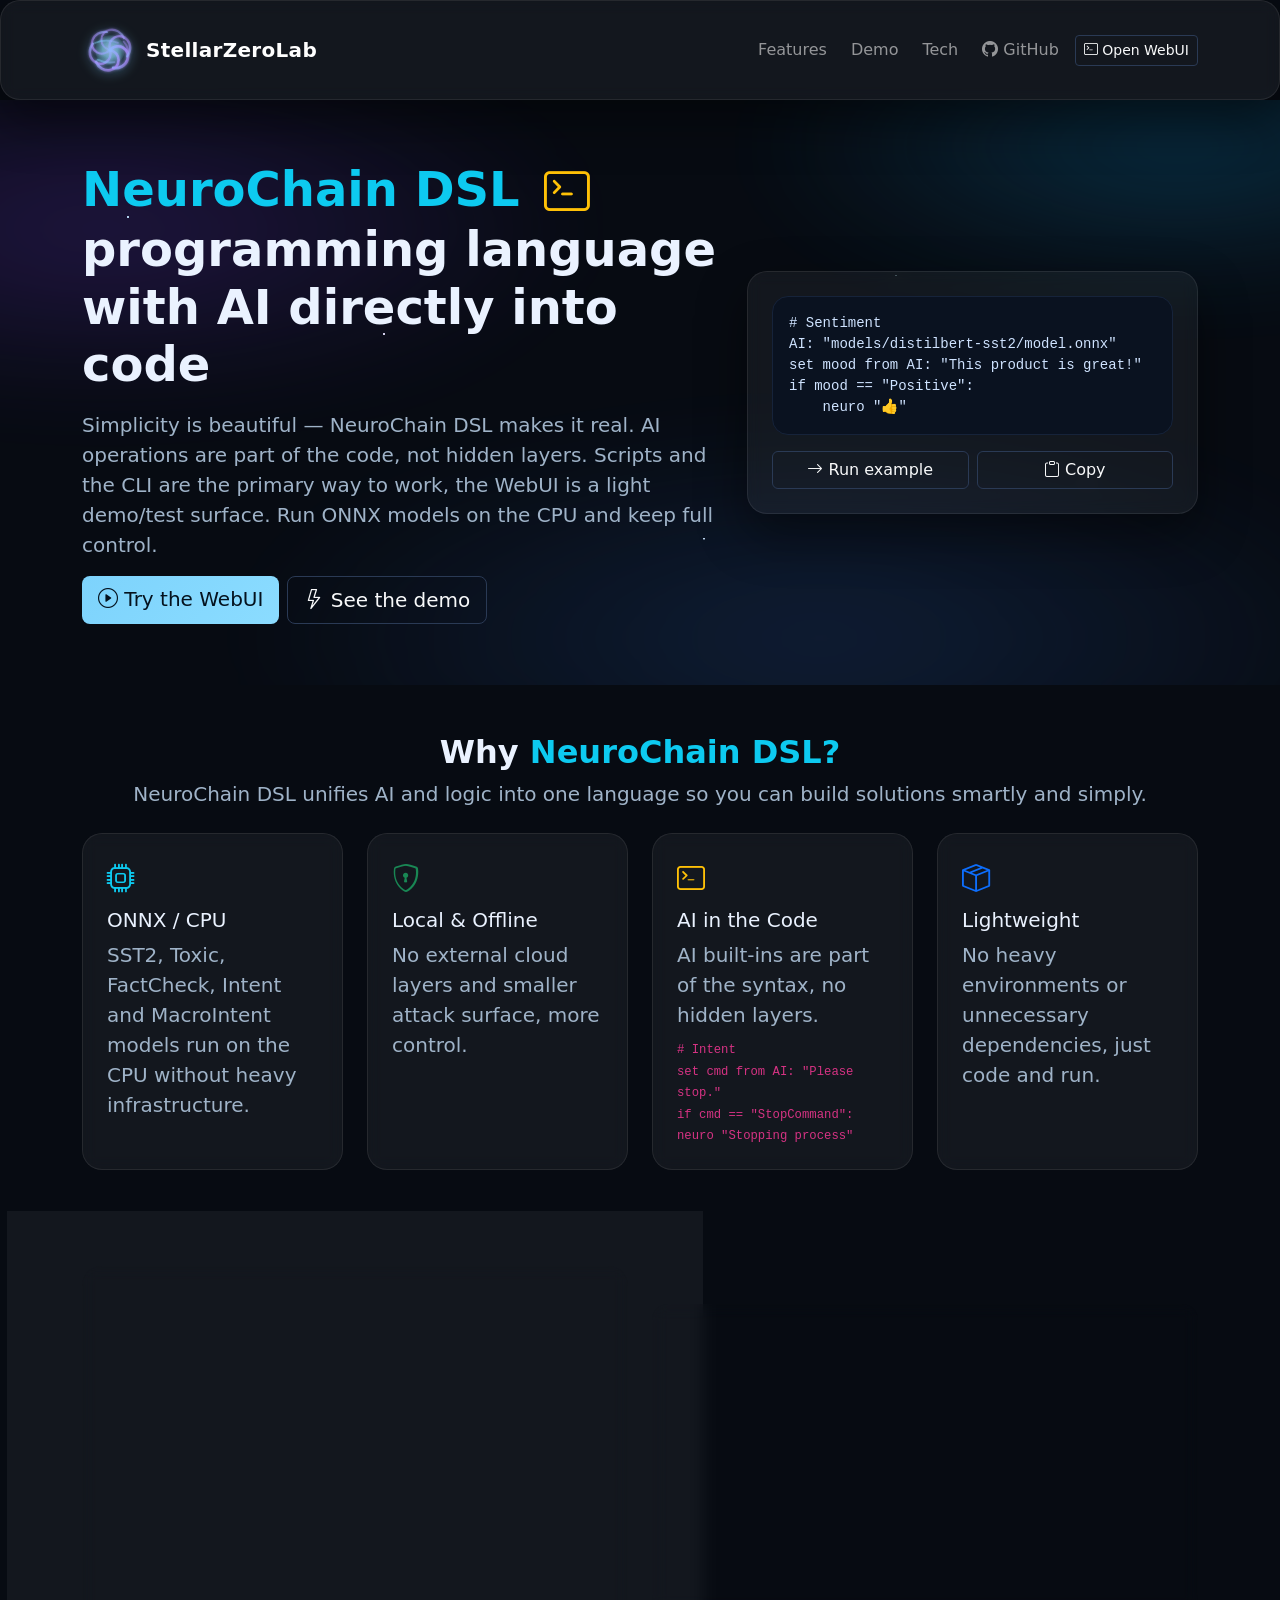
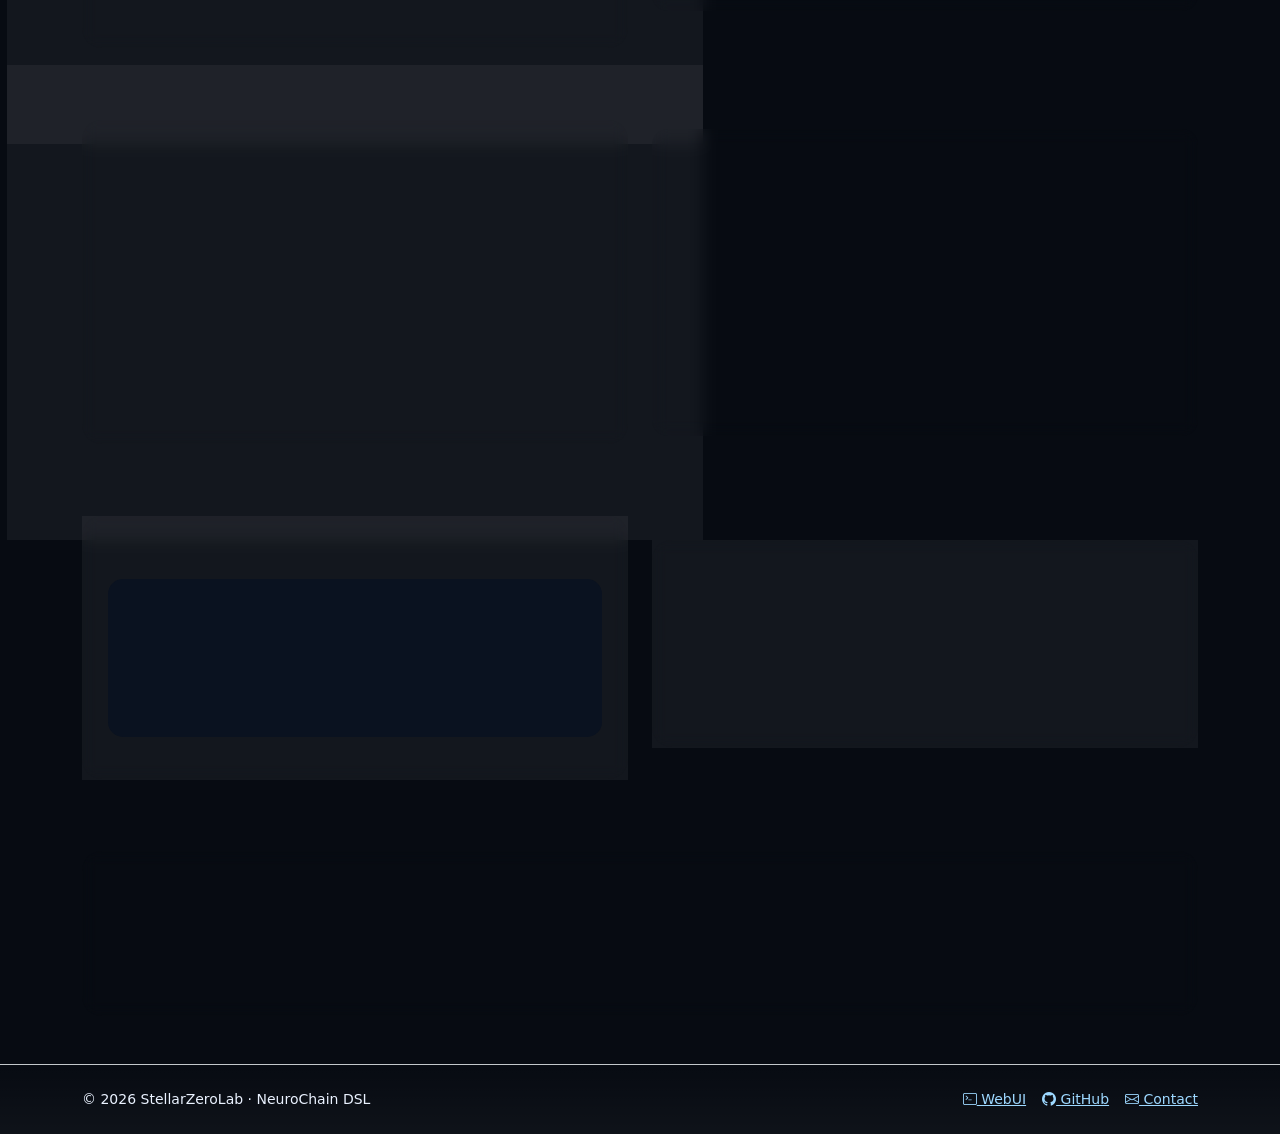
==== stellarzerolab.art/index.html @ 9118101d "Initial website + demos + server integration" ====
<!DOCTYPE html>
<html lang="en">
<head>
  <meta charset="utf-8" />
  <meta name="viewport" content="width=device-width, initial-scale=1, viewport-fit=cover" />
  <title>StellarZeroLab · NeuroChain DSL</title>
  <meta name="description" content="StellarZeroLab — NeuroChain: a lightweight, fast, developer-friendly AI DSL and WebUI." />

  <!-- Canonical (a clear base URL for search engines) -->
  <link rel="canonical" href="https://stellarzerolab.art/">

  <!-- Favicons & PWA -->
  <link rel="icon" href="/favicon.ico" sizes="any">
  <link rel="icon" type="image/svg+xml" href="/favicon.svg">

  <!-- PNG favicons -->
  <link rel="icon" type="image/png" sizes="16x16" href="/favicon-16.png">
  <link rel="icon" type="image/png" sizes="32x32" href="/favicon-32.png">
  <link rel="icon" type="image/png" sizes="180x180" href="/favicon-180.png">

  <!-- Android / PWA icons -->
  <link rel="icon" type="image/png" sizes="192x192" href="/android-chrome-192.png">
  <link rel="icon" type="image/png" sizes="512x512" href="/android-chrome-512.png">

  <!-- iOS PWA -->
  <link rel="apple-touch-icon" sizes="180x180" href="/favicon-180.png">
  <meta name="apple-mobile-web-app-capable" content="yes">
  <meta name="apple-mobile-web-app-title" content="StellarZeroLab">
	  <meta name="apple-mobile-web-app-status-bar-style" content="black-translucent">
	
	  <!-- Safari pinned tab -->
	  <link rel="mask-icon" href="/safari-pinned-tab.svg" color="#0b0f14">

  <!-- Windows / Edge -->
  <meta name="msapplication-TileColor" content="#0b0f14">

  <!-- Manifest -->
  <link rel="manifest" href="/site.webmanifest">

  <!-- Theme colors -->
  <meta name="theme-color" content="#0b0f14" media="(prefers-color-scheme: dark)">
  <meta name="theme-color" content="#ffffff" media="(prefers-color-scheme: light)">

  <!-- Social preview (OG + Twitter) -->
  <meta property="og:title" content="StellarZeroLab · NeuroChain DSL">
	  <meta property="og:description" content="StellarZeroLab — NeuroChain: a lightweight, fast, developer-friendly AI DSL and WebUI.">
	  <meta property="og:type" content="website">
	  <meta property="og:url" content="https://stellarzerolab.art/">
	  <!-- Social preview image (recommended ~1200×630) -->
	  <meta property="og:image" content="https://stellarzerolab.art/og-cover.png">
	  <meta name="twitter:card" content="summary_large_image">
	  <meta name="twitter:title" content="StellarZeroLab · NeuroChain DSL">
	  <meta name="twitter:description" content="A lightweight and fast AI DSL — StellarZeroLab NeuroChain WebUI.">
	  <meta name="twitter:image" content="https://stellarzerolab.art/og-cover.png">
	
	  <!-- Optional iOS splash screens -->
	  <link rel="apple-touch-startup-image" href="/apple-splash-640x1136.png" media="(device-width: 320px) and (device-height: 568px) and (-webkit-device-pixel-ratio: 2) and (orientation: portrait)">
	  <link rel="apple-touch-startup-image" href="/apple-splash-750x1334.png" media="(device-width: 375px) and (device-height: 667px) and (-webkit-device-pixel-ratio: 2) and (orientation: portrait)">
	  <link rel="apple-touch-startup-image" href="/apple-splash-1125x2436.png" media="(device-width: 375px) and (device-height: 812px) and (-webkit-device-pixel-ratio: 3) and (orientation: portrait)">
	  <link rel="apple-touch-startup-image" href="/apple-splash-1242x2688.png" media="(device-width: 414px) and (device-height: 896px) and (-webkit-device-pixel-ratio: 3) and (orientation: portrait)">
	  <link rel="apple-touch-startup-image" href="/apple-splash-1290x2796.png" media="(device-width: 430px) and (device-height: 932px) and (-webkit-device-pixel-ratio: 3) and (orientation: portrait)">
	  <link rel="apple-touch-startup-image" href="/apple-splash-1536x2048.png" media="(min-device-width: 768px) and (max-device-width: 834px) and (orientation: portrait)">
	  <link rel="apple-touch-startup-image" href="/apple-splash-1668x2224.png" media="(device-width: 834px) and (device-height: 1112px) and (orientation: portrait)">
	  <link rel="apple-touch-startup-image" href="/apple-splash-2048x2732.png" media="(device-width: 1024px) and (device-height: 1366px) and (orientation: portrait)">

  <!-- CSS / UI libraries -->
  <link href="https://cdn.jsdelivr.net/npm/bootstrap@5.3.3/dist/css/bootstrap.min.css" rel="stylesheet" crossorigin="anonymous">
  <link href="https://cdn.jsdelivr.net/npm/bootstrap-icons@1.11.3/font/bootstrap-icons.css" rel="stylesheet">

  <style>
    :root{ --bg:#070b12; --surface:#0c121c; --ink:#eaf2ff; --muted:#9fb3c8; --primary:#7dd3fc; --accent:#a78bfa; --success:#22c55e; --radius:20px; }
    html,body{background:var(--bg);color:var(--ink);}
    .glass{background:rgba(255,255,255,.05);backdrop-filter:blur(8px);border:1px solid rgba(255,255,255,.08);border-radius:var(--radius)}
    .soft{box-shadow:0 20px 50px rgba(0,0,0,.45)}
    .btn-primary{background:linear-gradient(135deg,var(--primary),#8bdcff);border:0;color:#04121e}
    .btn-outline-light{border-color:#2a3a55}
    .lead{color:var(--muted)}
    .brand{letter-spacing:.3px}
    .badge-dot{display:inline-flex;align-items:center;gap:.5ch}
    .badge-dot::before{content:"";width:.55rem;height:.55rem;border-radius:50%;background:currentColor}
    .brand-logo{width:56px;height:56px;margin-right:.5rem;display:inline-block;filter:drop-shadow(0 2px 6px rgba(125,211,252,.45));}
    @media (max-width:576px){.brand-logo{width:40px;height:40px}}
    .hero{position:relative;overflow:hidden}
    .nebula{position:absolute;inset:-20%;background:
      radial-gradient(40% 30% at 20% 30%, rgba(124,58,237,.25), transparent 70%),
      radial-gradient(35% 25% at 80% 20%, rgba(14,165,233,.25), transparent 70%),
      radial-gradient(45% 35% at 60% 80%, rgba(59,130,246,.18), transparent 75%);
      filter:blur(50px);opacity:.9}
    .stars{position:absolute;inset:0}
    .stars::before,.stars::after{content:"";position:absolute;inset:0;background:
      radial-gradient(1px 1px at 10% 20%, #bfe4ff 70%, transparent),
      radial-gradient(1px 1px at 30% 40%, #e6e1ff 70%, transparent),
      radial-gradient(1px 1px at 70% 30%, #c7f3ff 70%, transparent),
      radial-gradient(1px 1px at 85% 65%, #ffffff 70%, transparent),
      radial-gradient(1px 1px at 55% 75%, #cde6ff 70%, transparent);
      opacity:.8;animation:twinkle 5s infinite ease-in-out alternate}
    .stars::after{filter:blur(.5px);opacity:.6;animation-duration:7s}
    @keyframes twinkle{from{opacity:.4} to{opacity:.95}}
    .feature{transition:.2s transform ease,.2s box-shadow ease}
    .feature:hover{transform:translateY(-4px);box-shadow:0 14px 40px rgba(0,0,0,.35)}
    pre.code{background:#0a1220;border:1px solid #16233a;border-radius:16px;color:#cfe3ff}
    .footer a{color:#9dd8ff}
    .promo-link{display:block;position:relative;overflow:hidden;border-radius:16px;border:1px solid #16233a;background:linear-gradient(180deg,#0a1220,#0b1324);aspect-ratio:16/9;}
    .promo-link img{width:100%;height:100%;object-fit:cover;display:block;transition:transform .35s ease, opacity .25s ease;}
    .promo-link:hover img{transform:scale(1.04)}
    .promo-fallback{position:absolute;inset:0;display:flex;align-items:center;justify-content:center;color:#9fb3c8;text-align:center;padding:1rem;}

    /* Full-bleed footer helper */
    .footer-bleed{width:100vw;margin-left:calc(50% - 50vw);margin-right:calc(50% - 50vw);
      background:linear-gradient(180deg, transparent, rgba(255,255,255,.03));}
  </style>
</head>

<body>
  <!-- NAVBAR -->
  <nav class="navbar navbar-expand-lg navbar-dark glass soft sticky-top">
    <div class="container py-2">
      <!-- Brand -->
      <a class="navbar-brand d-flex align-items-center brand" href="/">
        <svg class="brand-logo" viewBox="0 0 28 28" aria-hidden="true">
          <defs>
            <radialGradient id="core" cx="50%" cy="50%" r="55%">
              <stop offset="0%" stop-color="#dff7ff"/>
              <stop offset="45%" stop-color="#8fe6ff"/>
              <stop offset="100%" stop-color="rgba(143,230,255,0)"/>
            </radialGradient>
            <linearGradient id="arm" x1="0" y1="0" x2="28" y2="0" gradientUnits="userSpaceOnUse">
              <stop offset="0%"   stop-color="rgba(157,216,255,0)"/>
              <stop offset="30%"  stop-color="#7dd3fc"/>
              <stop offset="80%"  stop-color="rgba(167,139,250,.9)"/>
              <stop offset="100%" stop-color="rgba(167,139,250,0)"/>
            </linearGradient>
            <filter id="glow" x="-60%" y="-60%" width="220%" height="220%">
              <feGaussianBlur in="SourceGraphic" stdDeviation="0.7" result="b"/>
              <feMerge><feMergeNode in="b"/><feMergeNode in="SourceGraphic"/></feMerge>
            </filter>
            <radialGradient id="fade" cx="50%" cy="50%" r="56%">
              <stop offset="60%" stop-color="white"/>
              <stop offset="100%" stop-color="black"/>
            </radialGradient>
            <mask id="mFade"><rect width="28" height="28" fill="url(#fade)"/></mask>
          </defs>
          <circle cx="14" cy="14" r="7.4" fill="url(#core)" opacity=".55"/>
          <g class="spin" filter="url(#glow)" mask="url(#mFade)" stroke-linecap="round" fill="none" stroke="url(#arm)">
            <g stroke-width="1.4" opacity=".9">
              <path d="M14,14 C16,12 18.6,11.7 20.5,12.8 C22.8,14.1 23.6,16.7 22.8,18.9 C21.8,21.8 18.7,23.5 15.6,23" />
            </g>
            <g transform="rotate(60 14 14)" stroke-width="1.3" opacity=".85">
              <path d="M14,14 C16,12 18.6,11.7 20.5,12.8 C22.8,14.1 23.6,16.7 22.8,18.9 C21.8,21.8 18.7,23.5 15.6,23" />
            </g>
            <g transform="rotate(120 14 14)" stroke-width="1.2" opacity=".75">
              <path d="M14,14 C16,12 18.6,11.7 20.5,12.8 C22.8,14.1 23.6,16.7 22.8,18.9 C21.8,21.8 18.7,23.5 15.6,23" />
            </g>
            <g transform="rotate(180 14 14)" stroke-width="1.1" opacity=".7">
              <path d="M14,14 C16,12 18.6,11.7 20.5,12.8 C22.8,14.1 23.6,16.7 22.8,18.9 C21.8,21.8 18.7,23.5 15.6,23" />
            </g>
            <g transform="rotate(240 14 14)" stroke-width="1.0" opacity=".6">
              <path d="M14,14 C16,12 18.6,11.7 20.5,12.8 C22.8,14.1 23.6,16.7 22.8,18.9 C21.8,21.8 18.7,23.5 15.6,23" />
            </g>
            <g transform="rotate(300 14 14)" stroke-width="1.2" opacity=".7">
              <path d="M14,14 C16,12 18.6,11.7 20.5,12.8 C22.8,14.1 23.6,16.7 22.8,18.9 C21.8,21.8 18.7,23.5 15.6,23" />
            </g>
            <g stroke-width=".9" opacity=".45">
              <path d="M6.5,10.5 C10,9 14,9 18,10.4" />
              <path d="M7.8,18.8 C10.2,20 13.2,20.5 16.2,20.1" />
              <path d="M20.8,9.8 C22,11 22.9,12.7 23.2,14.6" />
            </g>
          </g>
          <style>
            .spin{transform-origin:14px 14px;animation:spin 18s linear infinite}
            @keyframes spin{from{transform:rotate(0)}to{transform:rotate(360deg)}}
            @media (prefers-reduced-motion: reduce){.spin{animation:none}}
          </style>
        </svg>
        <strong>StellarZeroLab</strong>
      </a>

      <button class="navbar-toggler ms-auto" type="button" data-bs-toggle="collapse" data-bs-target="#nav" aria-controls="nav" aria-expanded="false" aria-label="Toggle navigation">
        <span class="navbar-toggler-icon"></span>
      </button>

      <div id="nav" class="collapse navbar-collapse">
        <ul class="navbar-nav ms-auto align-items-lg-center gap-lg-2">
          <li class="nav-item"><a class="nav-link" href="#features">Features</a></li>
          <li class="nav-item"><a class="nav-link" href="#demo">Demo</a></li>
          <li class="nav-item"><a class="nav-link" href="#tech">Tech</a></li>
          <li class="nav-item"><a class="nav-link" href="https://github.com/stellarzerolab/Neurochain-DSL" target="_blank" rel="noopener"><i class="bi bi-github"></i> GitHub</a></li>
          <li class="nav-item"><a class="btn btn-sm btn-outline-light" href="/webui"><i class="bi bi-terminal"></i> Open WebUI</a></li>
        </ul>
      </div>
    </div>
  </nav>

  <!-- HERO -->
<header class="hero position-relative">
  <div class="nebula"></div>
  <div class="stars"></div>
  <div class="container position-relative" style="z-index:2">
    <div class="row align-items-center" style="min-height:65vh">
      <div class="col-lg-7 py-5">
        <h1 class="display-5 fw-bold mb-3">
          <span class="text-info">NeuroChain DSL</span>
          <i class="bi bi-terminal text-warning mx-2 icon-inline" aria-hidden="true"></i>
          programming language with AI directly into code
        </h1>
        <p class="lead">
          Simplicity is beautiful — NeuroChain DSL makes it real. AI operations are part of the code, not hidden layers.
          Scripts and the CLI are the primary way to work, the WebUI is a light demo/test surface.
          Run ONNX models on the CPU and keep full control.
        </p>
        <div class="d-flex flex-wrap gap-2 mt-3">
          <a href="/webui" class="btn btn-primary btn-lg"><i class="bi bi-play-circle"></i> Try the WebUI</a>
          <a href="#demo" class="btn btn-outline-light btn-lg"><i class="bi bi-lightning"></i> See the demo</a>
        </div>
      </div>

      <div class="col-lg-5 py-5">
        <div class="glass soft p-3 p-md-4">
          <pre class="code p-3 mb-3"><code># Sentiment
AI: "models/distilbert-sst2/model.onnx"
set mood from AI: "This product is great!"
if mood == "Positive":
    neuro "👍"
</code></pre>
          <div class="d-flex gap-2">
            <a href="/webui" class="btn btn-outline-light w-50"><i class="bi bi-arrow-right"></i> Run example</a>
            <button class="btn btn-outline-light w-50" id="copySnippet"><i class="bi bi-clipboard"></i> Copy</button>
          </div>
        </div>
      </div>

    </div>
  </div>
</header>

<!-- optional helper to align the inline icon nicely -->
<style>
  .icon-inline { vertical-align: -0.05em; font-size: 0.95em; }
</style>


  <!-- FEATURES -->
<section id="features" class="py-5">
  <div class="container">
    <div class="text-center mb-4">
      <h2 class="fw-bold">Why <span class="text-info">NeuroChain DSL?</span></h2>
      <p class="lead">
        NeuroChain DSL unifies AI and logic into one language so you can build solutions smartly and simply.
      </p>
    </div>
    <div class="row g-4">
      
      <!-- ONNX / CPU -->
      <div class="col-md-6 col-lg-3">
        <div class="glass p-4 feature h-100">
          <div class="fs-3 mb-2"><i class="bi bi-cpu text-info"></i></div>
          <h5>ONNX / CPU</h5>
          <p class="lead">SST2, Toxic, FactCheck, Intent and MacroIntent models run on the CPU without heavy infrastructure.</p>
        </div>
      </div>

      <!-- Local & controlled -->
      <div class="col-md-6 col-lg-3">
        <div class="glass p-4 feature h-100">
          <div class="fs-3 mb-2"><i class="bi bi-shield-lock text-success"></i></div>
          <h5>Local & Offline</h5>
          <p class="lead">No external cloud layers and smaller attack surface, more control.</p>
        </div>
      </div>

      <!-- AI in code -->
<div class="col-md-6 col-lg-3">
  <div class="glass p-4 feature h-100">
    <div class="fs-3 mb-2"><i class="bi bi-terminal text-warning"></i></div>
    <h5>AI in the Code</h5>
    <p class="lead mb-2">
      AI built-ins are part of the syntax, no hidden layers.
    </p>
    <p class="small mb-0">
      <code># Intent</code><br>
      <code>set cmd from AI: "Please stop."</code><br>
      <code>if cmd == "StopCommand": neuro "Stopping process"</code>
    </p>
  </div>
</div>


      <!-- Lightweight -->
      <div class="col-md-6 col-lg-3">
        <div class="glass p-4 feature h-100">
          <div class="fs-3 mb-2"><i class="bi bi-box-seam text-primary"></i></div>
          <h5>Lightweight</h5>
          <p class="lead">No heavy environments or unnecessary dependencies, just code and run.</p>
        </div>
      </div>
    </div>
  </div>
</section>

  <!-- DEMO (WebUI: text left, image right) -->
<section id="demo" class="py-5">
  <div class="container">
    <div class="row align-items-center g-4">

      <!-- WebUI text -->
      <div class="col-lg-6">
        <div class="glass p-4 soft h-100">
          <h4 class="mb-2"><i class="bi bi-terminal"></i> WebUI Demo</h4>
          <p class="lead mb-3">
            Enter NeuroChain DSL commands and run them from your browser. Pick one or many models and see output and logs instantly.
          </p>
          <ul class="list-unstyled small mb-0">
            <li class="mb-2"><i class="bi bi-check2-circle text-success"></i> Model picker: SST2 / Toxic / FactCheck / Intent / MacroIntent</li>
            <li class="mb-2"><i class="bi bi-check2-circle text-success"></i> Multi-model runs (one request per selected model)</li>
            <li class="mb-2"><i class="bi bi-check2-circle text-success"></i> Drag & Drop for <code>.nc</code> files</li>
            <li class="mb-2"><i class="bi bi-check2-circle text-success"></i> Local API Base URL support (connect to your own server)</li>
            <li class="mb-2"><i class="bi bi-check2-circle text-success"></i> Download output & keyboard shortcuts</li>
          </ul>
          <div class="mt-3">
            <a href="/webui" class="btn btn-primary">
              <i class="bi bi-cursor"></i> Open WebUI
            </a>
          </div>
        </div>
      </div>

      <!-- WebUI image -->
      <div class="col-lg-6">
        <a href="/webui" class="promo-link glass soft" aria-label="WebUI — NeuroChain’s browser-based interface">
          <img src="webui-promo.png" alt="NeuroChain WebUI preview"
               onerror="this.style.display='none'; this.closest('a').insertAdjacentHTML('beforeend',
               `<div class=&quot;promo-fallback&quot;>
                  <div>
                    <div class=&quot;display-6&quot;><i class=&quot;bi bi-terminal&quot;></i></div>
                    <p class=&quot;mt-2 mb-0&quot;>WebUI — click to open</p>
                    <div class=&quot;text-muted small&quot;>Add an image file named <code>webui-promo.png</code></div>
                  </div>
                </div>`)">
        </a>
      </div>
    </div>
  </div>
</section>

  <!-- SNAKE DEMO -->
  <section id="snake" class="py-4">
    <div class="container">
      <div class="row align-items-center g-4">
        <!-- Snake text -->
        <div class="col-lg-6">
          <div class="glass p-4 soft h-100">
            <h4 class="mb-2"><i class="bi bi-joystick"></i> Snake Demo</h4>
            <p class="lead mb-3">NeuroChain drives Snake in real time: the intent model reads commands and the game reacts instantly.</p>
            <ul class="list-unstyled small mb-0">
              <li class="mb-2"><i class="bi bi-check2-circle text-success"></i> On-device ONNX models (CPU)</li>
              <li class="mb-2"><i class="bi bi-check2-circle text-success"></i> Commands: up / down / left / right / go / stop</li>
              <li class="mb-2"><i class="bi bi-check2-circle text-success"></i> Real-time decisions without the cloud</li>
            </ul>
            <div class="mt-3">
              <a href="/snake" class="btn btn-primary"><i class="bi bi-joystick"></i> Play Snake</a>
            </div>
          </div>
        </div>

        <!-- Snake image -->
        <div class="col-lg-6">
          <a href="/snake" class="promo-link glass soft" aria-label="Snake demo — NeuroChain connected to a Snake game">
            <img src="snake-promo.png" alt="NeuroChain Snake demo"
                 onerror="this.style.display='none'; this.closest('a').insertAdjacentHTML('beforeend',
                 `<div class=&quot;promo-fallback&quot;>
                    <div>
                      <div class=&quot;display-6&quot;><i class=&quot;bi bi-joystick&quot;></i></div>
                      <p class=&quot;mt-2 mb-0&quot;>Snake demo — click to play</p>
                      <div class=&quot;text-muted small&quot;>Add an image file named <code>snake-promo.png</code></div>
                    </div>
                  </div>`)">
          </a>
        </div>
      </div>
    </div>
  </section>

<!-- TECH -->
<section id="tech" class="py-5">
  <div class="container">
    <div class="row g-4">
      
      <!-- Architecture -->
      <div class="col-lg-6">
        <div class="glass p-4 h-100">
          <h4 class="mb-2"><i class="bi bi-diagram-3"></i> Architecture</h4>
<pre class="code p-3"><code>[Engine (NeuroChain)]
Lexer → Parser → Interpreter → Inference (tract-onnx, CPU)
# Local inference — no external cloud layers

[API (Rust, Axum)]
POST /api/analyze   # parses NeuroChain DSL and runs tract-onnx inference (CPU)
</code></pre>
        </div>
      </div>

      <!-- Setup -->
      <div class="col-lg-6 mt-lg-5">
        <div class="glass p-4 h-90">
          <h4 class="mb-2"><i class="bi bi-tools"></i> Setup</h4>
          <ol class="mb-0">
            <li><strong>Try it online:</strong> <a href="https://stellarzerolab.art/webui">stellarzerolab.art/webui</a> — no install.</li>
            <li><strong>Locally:</strong> clone from GitHub: <a href="https://github.com/stellarzerolab/Neurochain-DSL" target="_blank" rel="noopener">stellarzerolab/Neurochain-DSL</a></li>
            <li><strong>Server:</strong> run an Axum-compatible backend if needed; WebUI can point to it.</li>
          </ol>
        </div>
      </div>

    </div>
  </div>
</section>

  <!-- CTA (compact) -->
<section class="py-4">
  <div class="container">
    <div class="glass p-3 p-md-4 text-center soft w-100 w-md-75 w-lg-50 mx-auto">
      <h3 class="fw-bold mb-2 fs-4">Ready to build?</h3>
      <p class="mb-3">Try the WebUI or add your own script and get moving right away.</p>
      <div class="d-flex justify-content-center gap-2">
        <a href="/webui" class="btn btn-primary"><i class="bi bi-rocket-takeoff"></i> Launch WebUI</a>
        <a href="#features" class="btn btn-outline-light"><i class="bi bi-info-circle"></i> Learn more</a>
      </div>
    </div>
  </div>
</section>

  <!-- FOOTER (full-bleed) -->
  <footer class="footer footer-bleed py-4 mt-4 border-top border-secondary-subtle">
    <div class="container d-flex flex-column flex-md-row align-items-center justify-content-between gap-3">
      <div class="small text">© <span id="year"></span> StellarZeroLab · NeuroChain DSL</div>
      <div class="d-flex align-items-center gap-3 small">
	        <a href="/webui"><i class="bi bi-terminal"></i> WebUI</a>
	        <a href="https://github.com/stellarzerolab/Neurochain-DSL" target="_blank" rel="noopener"><i class="bi bi-github"></i> GitHub</a>
		        <a href="mailto:stellarzerolabs@proton.me" aria-label="Email: stellarzerolabs@proton.me"><i class="bi bi-envelope"></i> Contact</a>
	      </div>
	    </div>
	  </footer>

  <script>
    document.getElementById('year').textContent = new Date().getFullYear();
    const copySnippetBtn = document.getElementById('copySnippet');
    if (copySnippetBtn) {
      copySnippetBtn.addEventListener('click', () => {
        const txt = `# Sentiment\nAI: "models/distilbert-sst2/model.onnx"\nset mood from AI: "This product is great!"\nif mood == "Positive":\n    neuro "👍"`;
        navigator.clipboard.writeText(txt).then(() => {
          copySnippetBtn.innerHTML = '<i class="bi bi-clipboard-check"></i> Copied!';
          setTimeout(() => copySnippetBtn.innerHTML = '<i class="bi bi-clipboard"></i> Copy', 1500);
        });
      });
    }
  </script>
  <script src="https://cdn.jsdelivr.net/npm/bootstrap@5.3.3/dist/js/bootstrap.bundle.min.js" crossorigin="anonymous"></script>
</body>
</html>
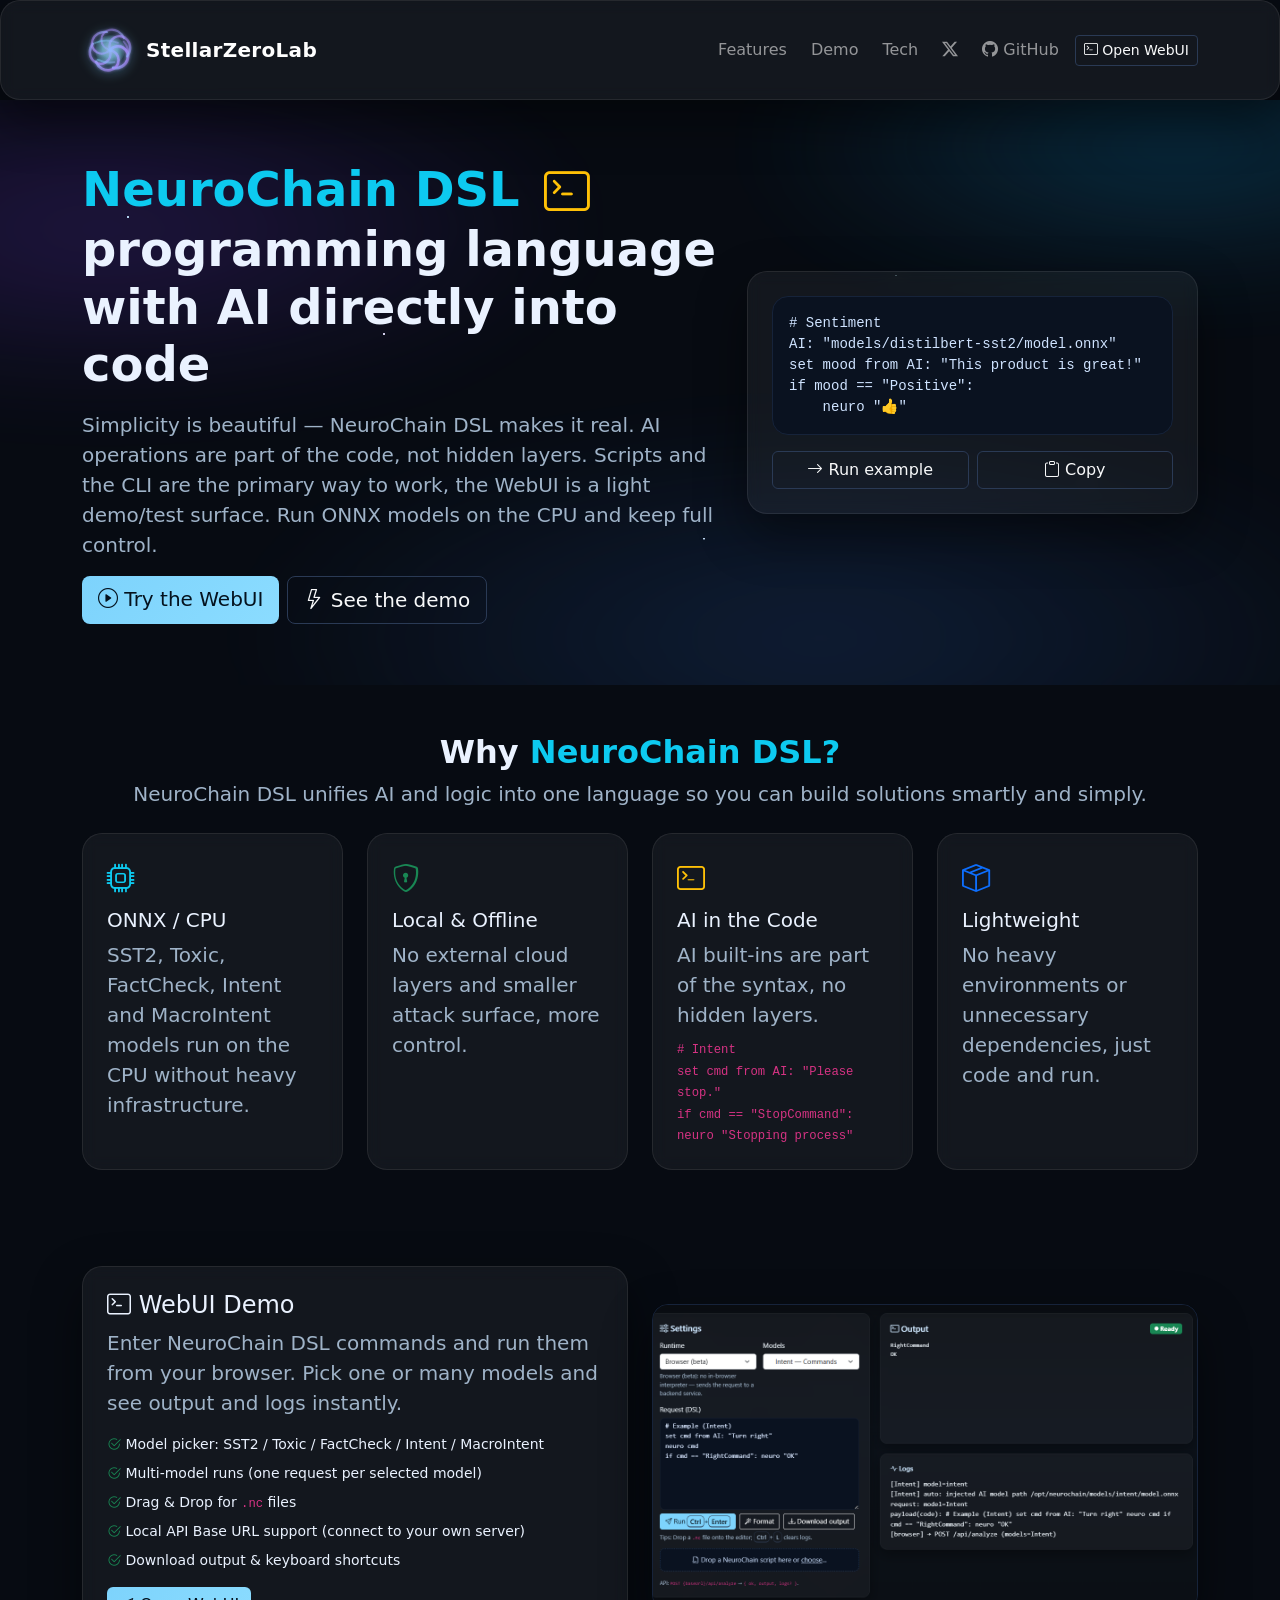
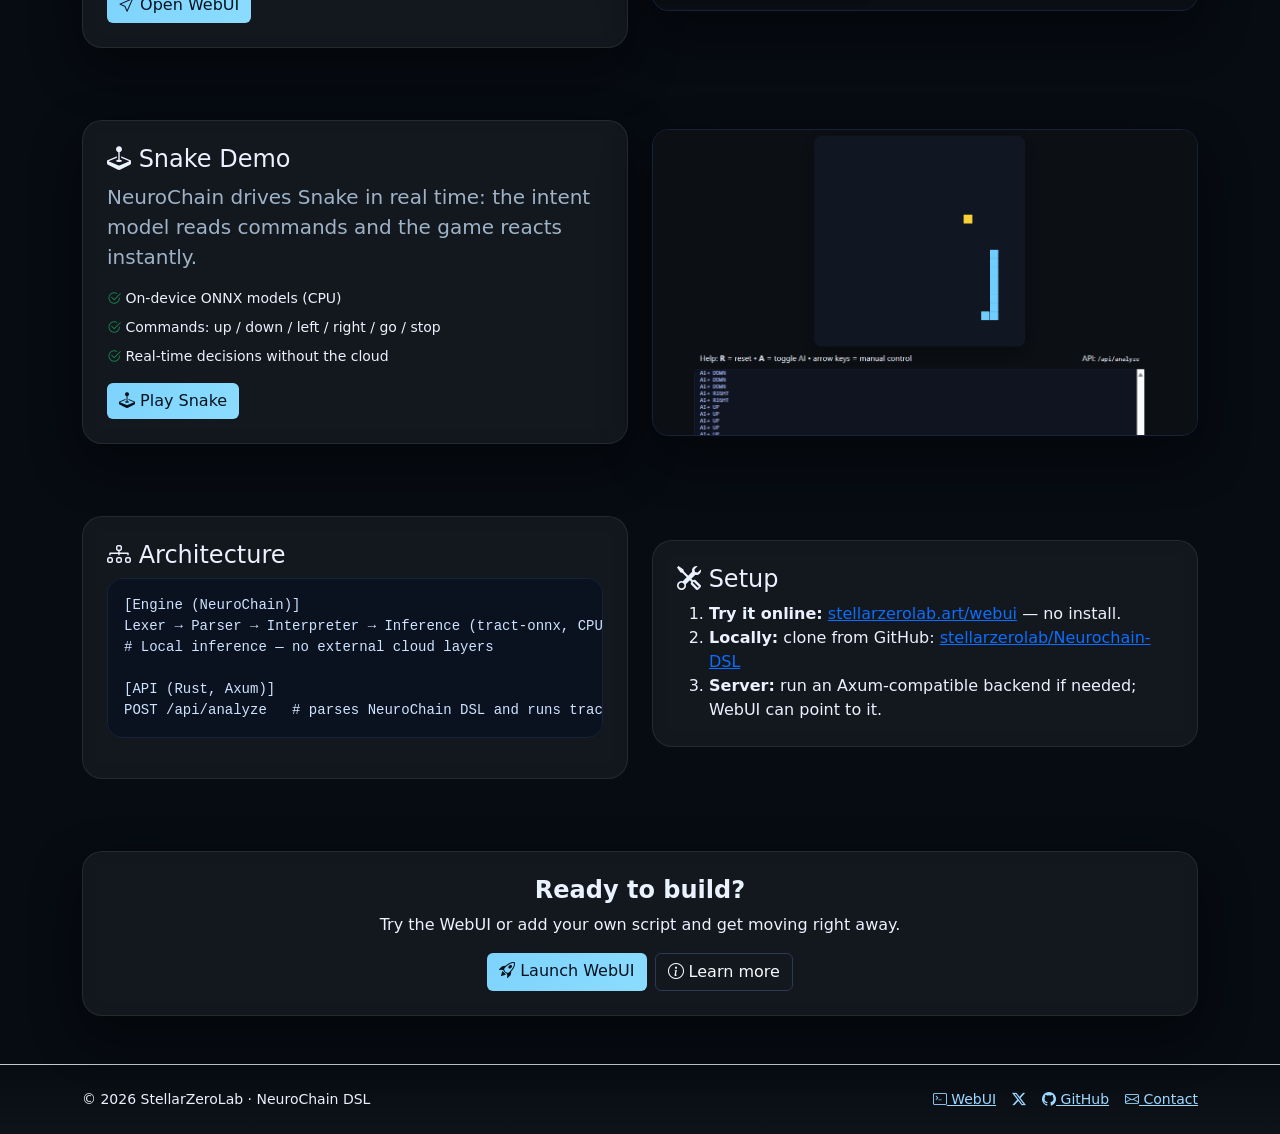
==== commit 160bad7b: "feat(ui): add X profile links across pages and switch to icon-only style" ====
--- a/stellarzerolab.art/index.html
+++ b/stellarzerolab.art/index.html
@@ -184,6 +184,7 @@
           <li class="nav-item"><a class="nav-link" href="#features">Features</a></li>
           <li class="nav-item"><a class="nav-link" href="#demo">Demo</a></li>
           <li class="nav-item"><a class="nav-link" href="#tech">Tech</a></li>
+          <li class="nav-item"><a class="nav-link" href="https://x.com/StellarZeroLab" target="_blank" rel="noopener" aria-label="StellarZeroLab on X"><i class="bi bi-twitter-x"></i></a></li>
           <li class="nav-item"><a class="nav-link" href="https://github.com/stellarzerolab/Neurochain-DSL" target="_blank" rel="noopener"><i class="bi bi-github"></i> GitHub</a></li>
           <li class="nav-item"><a class="btn btn-sm btn-outline-light" href="/webui"><i class="bi bi-terminal"></i> Open WebUI</a></li>
         </ul>
@@ -435,6 +436,7 @@
       <div class="small text">© <span id="year"></span> StellarZeroLab · NeuroChain DSL</div>
       <div class="d-flex align-items-center gap-3 small">
 	        <a href="/webui"><i class="bi bi-terminal"></i> WebUI</a>
+	        <a href="https://x.com/StellarZeroLab" target="_blank" rel="noopener" aria-label="StellarZeroLab on X"><i class="bi bi-twitter-x"></i></a>
 	        <a href="https://github.com/stellarzerolab/Neurochain-DSL" target="_blank" rel="noopener"><i class="bi bi-github"></i> GitHub</a>
 		        <a href="mailto:stellarzerolabs@proton.me" aria-label="Email: stellarzerolabs@proton.me"><i class="bi bi-envelope"></i> Contact</a>
 	      </div>
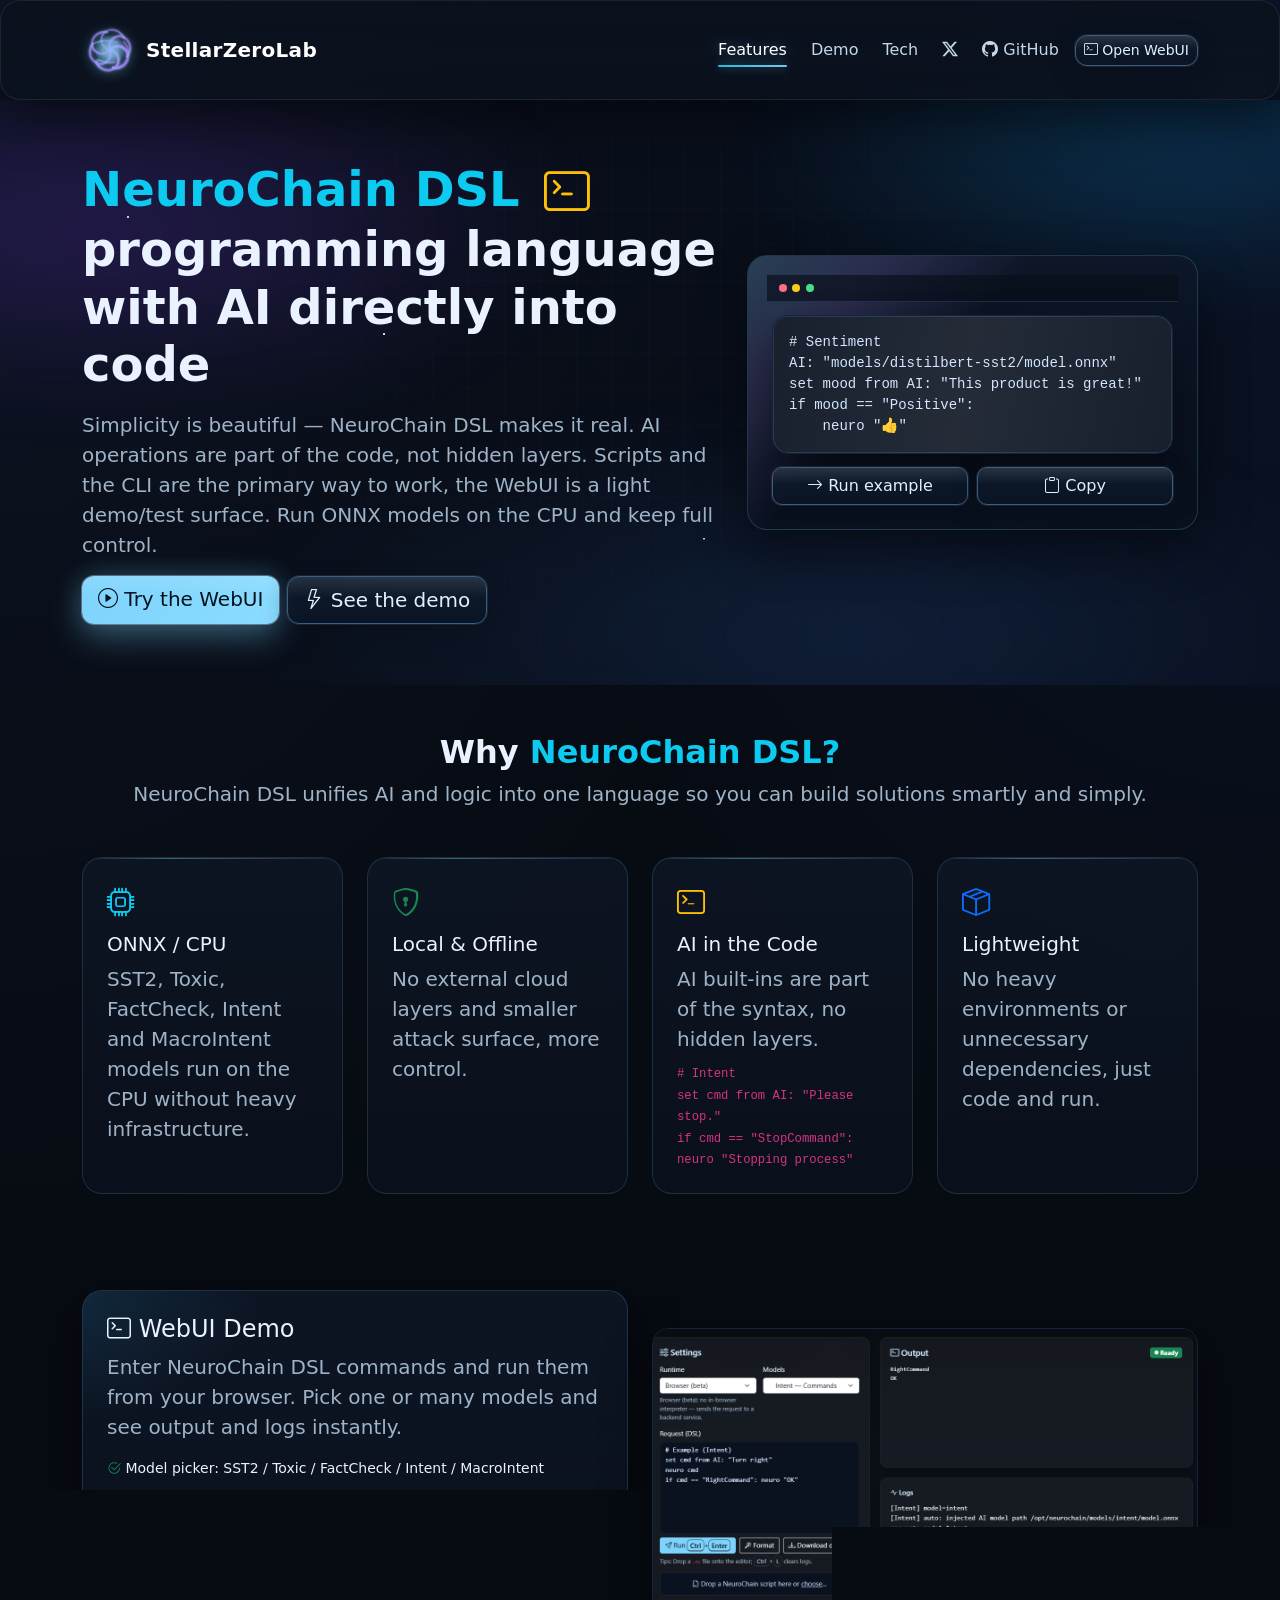
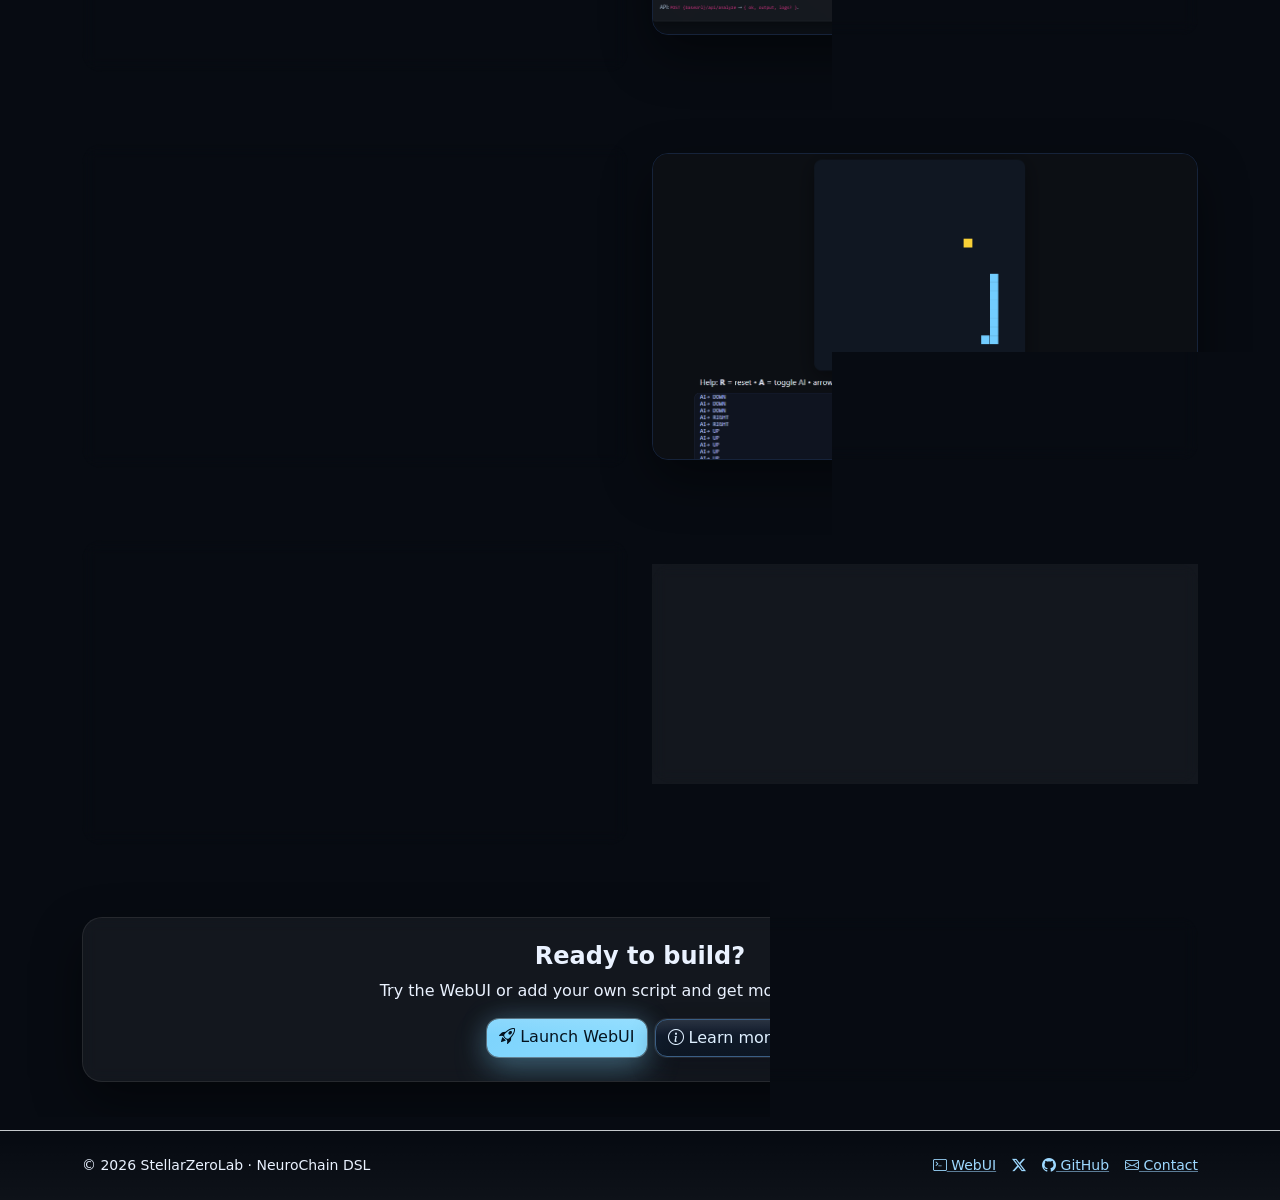
==== commit fd1a495f: "feat(site): publish refreshed landing page" ====
--- a/stellarzerolab.art/index.html
+++ b/stellarzerolab.art/index.html
@@ -68,19 +68,182 @@
   <link href="https://cdn.jsdelivr.net/npm/bootstrap-icons@1.11.3/font/bootstrap-icons.css" rel="stylesheet">
 
   <style>
-    :root{ --bg:#070b12; --surface:#0c121c; --ink:#eaf2ff; --muted:#9fb3c8; --primary:#7dd3fc; --accent:#a78bfa; --success:#22c55e; --radius:20px; }
-    html,body{background:var(--bg);color:var(--ink);}
+    :root{
+      --bg:#070b12;
+      --surface:#0c121c;
+      --surface-2:#0f1726;
+      --ink:#eaf2ff;
+      --muted:#9fb3c8;
+      --primary:#7dd3fc;
+      --accent:#a78bfa;
+      --success:#22c55e;
+      --radius:20px;
+      --ease:cubic-bezier(.22,.61,.36,1);
+    }
+    html,body{
+      background:
+        radial-gradient(120% 80% at 0% 0%, rgba(15,23,42,.75), transparent 55%),
+        radial-gradient(120% 80% at 100% 0%, rgba(30,58,138,.18), transparent 55%),
+        var(--bg);
+      color:var(--ink);
+      overflow-x:hidden;
+    }
     .glass{background:rgba(255,255,255,.05);backdrop-filter:blur(8px);border:1px solid rgba(255,255,255,.08);border-radius:var(--radius)}
     .soft{box-shadow:0 20px 50px rgba(0,0,0,.45)}
-    .btn-primary{background:linear-gradient(135deg,var(--primary),#8bdcff);border:0;color:#04121e}
-    .btn-outline-light{border-color:#2a3a55}
+    .btn{
+      position:relative;
+      overflow:hidden;
+      isolation:isolate;
+      border-radius:12px;
+      box-shadow:
+        0 0 0 1px rgba(255,255,255,.08),
+        0 10px 24px rgba(7,14,25,.36);
+      transition:
+        transform .18s var(--ease),
+        box-shadow .22s ease,
+        filter .22s ease,
+        background .22s ease,
+        border-color .22s ease,
+        color .22s ease;
+    }
+    .btn::before{
+      content:"";
+      position:absolute;
+      inset:0;
+      pointer-events:none;
+      background:linear-gradient(180deg,rgba(255,255,255,.2),rgba(255,255,255,0) 45%);
+      opacity:.55;
+      z-index:0;
+    }
+    .btn::after{
+      content:"";
+      position:absolute;
+      inset:-30% -10%;
+      pointer-events:none;
+      background:linear-gradient(120deg,transparent 20%,rgba(255,255,255,.24) 50%,transparent 80%);
+      transform:translateX(-130%);
+      transition:transform .65s var(--ease);
+      z-index:0;
+    }
+    .btn > *{position:relative;z-index:1}
+    .btn:hover{
+      transform:translateY(-1px);
+      box-shadow:
+        0 0 0 1px rgba(185,231,255,.28),
+        0 14px 30px rgba(8,18,31,.44),
+        0 0 26px rgba(125,211,252,.24);
+    }
+    .btn:hover::after{transform:translateX(130%)}
+    .btn:active{transform:translateY(0)}
+
+    .btn-primary{
+      background:linear-gradient(135deg,var(--primary),#8bdcff);
+      border:0;
+      color:#04121e;
+      box-shadow:
+        0 0 0 1px rgba(198,238,255,.34),
+        0 14px 34px rgba(125,211,252,.28),
+        0 0 28px rgba(125,211,252,.24);
+    }
+    .btn-primary:hover{
+      filter:brightness(1.06);
+      box-shadow:
+        0 0 0 1px rgba(213,242,255,.45),
+        0 16px 38px rgba(125,211,252,.34),
+        0 0 34px rgba(125,211,252,.34);
+    }
+    .btn-outline-light{
+      border-color:#3a5e84;
+      color:#dff0ff;
+      background:linear-gradient(180deg,rgba(15,28,47,.82),rgba(11,22,37,.78));
+    }
+    .btn-outline-light:hover{
+      border-color:#79b3df;
+      color:#f1f8ff;
+      background:linear-gradient(180deg,rgba(22,40,66,.9),rgba(15,30,49,.88));
+    }
     .lead{color:var(--muted)}
     .brand{letter-spacing:.3px}
     .badge-dot{display:inline-flex;align-items:center;gap:.5ch}
     .badge-dot::before{content:"";width:.55rem;height:.55rem;border-radius:50%;background:currentColor}
     .brand-logo{width:56px;height:56px;margin-right:.5rem;display:inline-block;filter:drop-shadow(0 2px 6px rgba(125,211,252,.45));}
+    .navbar{background:linear-gradient(180deg,rgba(11,18,30,.9),rgba(11,18,30,.68))}
+    .page-progress{
+      position:fixed;
+      top:0;
+      left:0;
+      width:100%;
+      height:3px;
+      z-index:1200;
+      pointer-events:none;
+    }
+    .page-progress i{
+      display:block;
+      height:100%;
+      width:0;
+      background:linear-gradient(90deg,#22d3ee,#7dd3fc,#a78bfa);
+      box-shadow:0 0 18px rgba(125,211,252,.55);
+      transition:width .08s linear;
+    }
+    .nav-link{color:#c4d7ea}
+    .nav-link:hover{color:#ffffff}
+    .nav-link{position:relative}
+    .interactive-nav{
+      position:relative;
+      overflow:hidden;
+      isolation:isolate;
+    }
+    .interactive-nav::after{
+      content:"";
+      position:absolute;
+      inset:0;
+      pointer-events:none;
+      opacity:0;
+      transition:opacity .24s ease;
+      background:radial-gradient(
+        340px circle at var(--mx, 50%) var(--my, 50%),
+        rgba(125,211,252,.14),
+        rgba(167,139,250,.1) 32%,
+        transparent 70%
+      );
+      z-index:0;
+    }
+    .interactive-nav > .container{
+      position:relative;
+      z-index:1;
+    }
+    @media (hover:hover) and (pointer:fine){
+      .interactive-nav:hover::after{opacity:1}
+    }
+    .nav-link.is-active{
+      color:#ffffff;
+      text-shadow:0 0 14px rgba(125,211,252,.45);
+    }
+    .nav-link.is-active::after{
+      content:"";
+      position:absolute;
+      left:.5rem;
+      right:.5rem;
+      bottom:.2rem;
+      height:2px;
+      border-radius:999px;
+      background:linear-gradient(90deg,rgba(34,211,238,.9),rgba(125,211,252,.95));
+      box-shadow:0 0 10px rgba(125,211,252,.5);
+    }
     @media (max-width:576px){.brand-logo{width:40px;height:40px}}
     .hero{position:relative;overflow:hidden}
+    .hero::before{
+      content:"";
+      position:absolute;inset:0;
+      background:
+        linear-gradient(to right, rgba(255,255,255,.06) 1px, transparent 1px),
+        linear-gradient(to bottom, rgba(255,255,255,.06) 1px, transparent 1px);
+      background-size:36px 36px;
+      mask-image:radial-gradient(circle at 50% 40%, black 25%, transparent 80%);
+      opacity:.22;
+      animation:grid-drift 22s linear infinite;
+      pointer-events:none
+    }
     .nebula{position:absolute;inset:-20%;background:
       radial-gradient(40% 30% at 20% 30%, rgba(124,58,237,.25), transparent 70%),
       radial-gradient(35% 25% at 80% 20%, rgba(14,165,233,.25), transparent 70%),
@@ -96,24 +259,238 @@
       opacity:.8;animation:twinkle 5s infinite ease-in-out alternate}
     .stars::after{filter:blur(.5px);opacity:.6;animation-duration:7s}
     @keyframes twinkle{from{opacity:.4} to{opacity:.95}}
+    @keyframes grid-drift{from{transform:translate3d(0,0,0)}to{transform:translate3d(-36px,-36px,0)}}
     .feature{transition:.2s transform ease,.2s box-shadow ease}
-    .feature:hover{transform:translateY(-4px);box-shadow:0 14px 40px rgba(0,0,0,.35)}
-    pre.code{background:#0a1220;border:1px solid #16233a;border-radius:16px;color:#cfe3ff}
-    .footer a{color:#9dd8ff}
+    .feature:hover{transform:translateY(-6px);box-shadow:0 14px 40px rgba(0,0,0,.35);border-color:rgba(125,211,252,.28)}
+    pre.code{background:#0a1220;border:1px solid #16233a;border-radius:16px;color:#cfe3ff;max-width:100%;overflow:auto}
+    #tech pre.code{
+      white-space:pre-wrap;
+      overflow-wrap:anywhere;
+      word-break:break-word;
+      overflow-x:hidden;
+      scrollbar-width:thin;
+      scrollbar-color:rgba(125,211,252,.45) rgba(9,18,34,.72);
+    }
+    #tech pre.code::-webkit-scrollbar{
+      width:8px;
+      height:8px;
+    }
+    #tech pre.code::-webkit-scrollbar-track{
+      background:rgba(9,18,34,.72);
+      border-radius:999px;
+    }
+    #tech pre.code::-webkit-scrollbar-thumb{
+      background:linear-gradient(180deg,rgba(125,211,252,.78),rgba(92,169,220,.74));
+      border-radius:999px;
+      border:1px solid rgba(157,216,255,.35);
+    }
+    .code-card{
+      position:relative;
+      background:linear-gradient(180deg,rgba(14,23,40,.84),rgba(10,17,30,.8));
+      border:1px solid rgba(125,211,252,.19);
+      overflow:hidden;
+    }
+    .code-card::before{
+      content:"";
+      position:absolute;inset:-1px;
+      background:linear-gradient(135deg,rgba(125,211,252,.22),rgba(167,139,250,.18),transparent 40%);
+      pointer-events:none;
+      mix-blend-mode:screen;
+    }
+    .code-card-head{
+      display:flex;align-items:center;justify-content:space-between;
+      margin:-.3rem -.3rem .8rem;
+      padding:.55rem .74rem;
+      border-bottom:1px solid rgba(125,211,252,.15);
+      background:rgba(8,14,26,.65);
+    }
+    .code-dots{display:flex;gap:.33rem}
+    .code-dots i{width:.5rem;height:.5rem;border-radius:50%;display:block}
+    .code-dots i:nth-child(1){background:#fb7185}
+    .code-dots i:nth-child(2){background:#facc15}
+    .code-dots i:nth-child(3){background:#4ade80}
+    .code-label{
+      font-size:.75rem;
+      color:#b7cadf;
+      letter-spacing:.05em;
+      text-transform:uppercase;
+    }
+    .hero pre.code{
+      position:relative;overflow:hidden;
+      box-shadow:inset 0 0 0 1px rgba(125,211,252,.14),0 24px 44px rgba(0,0,0,.42);
+      margin-bottom:.85rem !important;
+    }
+    .hero pre.code::after{
+      content:"";position:absolute;inset:-120% -60% auto;
+      height:280%;
+      transform:rotate(12deg);
+      background:linear-gradient(to right,transparent,rgba(255,255,255,.11),transparent);
+      animation:shimmer 4.8s linear infinite
+    }
+    @keyframes shimmer{from{left:-140%}to{left:140%}}
+    main a:not(.btn), main a:visited:not(.btn),
+    .footer a:not(.btn), .footer a:visited:not(.btn){
+      color:#9dd8ff;
+      text-decoration-color:rgba(157,216,255,.55);
+      transition:color .18s var(--ease), text-decoration-color .18s var(--ease), text-shadow .18s var(--ease);
+    }
+    main a:not(.btn):hover, main a:not(.btn):focus-visible,
+    .footer a:not(.btn):hover, .footer a:not(.btn):focus-visible{
+      color:#e6f6ff;
+      text-decoration-color:rgba(230,246,255,.95);
+      text-shadow:0 0 10px rgba(125,211,252,.35);
+    }
     .promo-link{display:block;position:relative;overflow:hidden;border-radius:16px;border:1px solid #16233a;background:linear-gradient(180deg,#0a1220,#0b1324);aspect-ratio:16/9;}
     .promo-link img{width:100%;height:100%;object-fit:cover;display:block;transition:transform .35s ease, opacity .25s ease;}
     .promo-link:hover img{transform:scale(1.04)}
+    .promo-link::after{
+      content:"";
+      position:absolute;
+      inset:0;
+      pointer-events:none;
+      opacity:0;
+      transition:opacity .24s ease;
+      background:radial-gradient(
+        300px circle at var(--mx, 50%) var(--my, 50%),
+        rgba(125,211,252,.16),
+        rgba(167,139,250,.1) 34%,
+        transparent 70%
+      );
+      z-index:2;
+    }
+    @media (hover:hover) and (pointer:fine){
+      .promo-link:hover::after{opacity:1}
+    }
     .promo-fallback{position:absolute;inset:0;display:flex;align-items:center;justify-content:center;color:#9fb3c8;text-align:center;padding:1rem;}
+    .feature-grid{margin-top:.35rem}
+    .feature-card{
+      background:linear-gradient(180deg,rgba(14,22,37,.84),rgba(11,18,30,.78));
+      border:1px solid rgba(125,211,252,.15);
+      position:relative;
+      overflow:hidden;
+    }
+    .feature-card::before{
+      content:"";
+      position:absolute;left:-1px;right:-1px;top:-1px;height:2px;
+      background:linear-gradient(90deg,rgba(125,211,252,.08),rgba(125,211,252,.55),rgba(167,139,250,.42),rgba(125,211,252,.08));
+      opacity:.74;
+    }
+    .demo-card{
+      background:linear-gradient(180deg,rgba(14,23,39,.86),rgba(11,18,30,.8));
+      border:1px solid rgba(125,211,252,.17);
+      position:relative;
+      overflow:hidden;
+    }
+    .demo-card::before{
+      content:"";
+      position:absolute;inset:0;
+      background:radial-gradient(65% 55% at -10% 0%, rgba(56,189,248,.14), transparent 66%);
+      pointer-events:none;
+    }
+    .demo-badge{
+      display:inline-flex;align-items:center;
+      padding:.2rem .55rem;
+      border-radius:999px;
+      border:1px solid rgba(125,211,252,.24);
+      color:#d4e8fc;
+      font-size:.68rem;
+      text-transform:uppercase;
+      letter-spacing:.08em;
+      background:rgba(11,24,40,.6);
+    }
+    .demo-list{margin:.95rem 0 0;padding:0;list-style:none}
+    .demo-preview-wrap{
+      display:flex;flex-direction:column;gap:.7rem;
+    }
+    .setup-link-icon{
+      display:inline-flex;
+      align-items:center;
+      justify-content:center;
+      width:1.72rem;
+      height:1.72rem;
+      margin-left:.36rem;
+      border-radius:999px;
+      border:1px solid rgba(125,211,252,.34);
+      background:linear-gradient(180deg,rgba(18,34,56,.9),rgba(12,22,37,.86));
+      color:#e8f6ff !important;
+      text-decoration:none !important;
+      box-shadow:0 0 0 1px rgba(255,255,255,.05),0 8px 18px rgba(6,13,24,.35);
+      transition:transform .16s var(--ease),border-color .2s ease,box-shadow .2s ease,filter .2s ease;
+      vertical-align:middle;
+    }
+    .setup-link-icon:hover,
+    .setup-link-icon:focus-visible{
+      transform:translateY(-1px);
+      border-color:rgba(167,225,255,.65);
+      box-shadow:0 0 0 1px rgba(185,231,255,.3),0 0 14px rgba(125,211,252,.3),0 10px 22px rgba(6,13,24,.42);
+      filter:brightness(1.08);
+      color:#ffffff !important;
+    }
+    .setup-link-icon i{font-size:.95rem;line-height:1}
+    #tech ol{
+      line-height:1.62;
+      padding-left:1.55rem;
+    }
+    #tech ol li{
+      margin:.52rem 0;
+    }
+    .icon-inline { vertical-align: -0.05em; font-size: 0.95em; }
+    .code-actions{display:grid;grid-template-columns:1fr 1fr;gap:.58rem}
+    .code-actions .btn{border-radius:10px}
+    .interactive-card{
+      position:relative;
+      overflow:hidden;
+      isolation:isolate;
+    }
+    .interactive-card::after{
+      content:"";
+      position:absolute;
+      inset:0;
+      pointer-events:none;
+      opacity:0;
+      transition:opacity .28s ease;
+      background:radial-gradient(
+        280px circle at var(--mx, 50%) var(--my, 50%),
+        rgba(125,211,252,.14),
+        rgba(167,139,250,.1) 32%,
+        transparent 68%
+      );
+      z-index:0;
+    }
+    .interactive-card > *{position:relative;z-index:1}
+    @media (hover:hover) and (pointer:fine){
+      .interactive-card:hover::after{opacity:1}
+    }
 
     /* Full-bleed footer helper */
     .footer-bleed{width:100vw;margin-left:calc(50% - 50vw);margin-right:calc(50% - 50vw);
       background:linear-gradient(180deg, transparent, rgba(255,255,255,.03));}
+
+    /* Reveal system */
+    .reveal{opacity:0;transform:translate3d(0,18px,0);transition:opacity .7s var(--ease),transform .7s var(--ease)}
+    .reveal.in{opacity:1;transform:translate3d(0,0,0)}
+    [data-stagger] .reveal:nth-child(1){transition-delay:.04s}
+    [data-stagger] .reveal:nth-child(2){transition-delay:.11s}
+    [data-stagger] .reveal:nth-child(3){transition-delay:.18s}
+    [data-stagger] .reveal:nth-child(4){transition-delay:.25s}
+    [data-stagger] .reveal:nth-child(5){transition-delay:.32s}
+
+    @media (prefers-reduced-motion: reduce){
+      .stars::before,.stars::after,.hero::before,.hero pre.code::after{animation:none}
+      .feature,.promo-link img,.btn,.btn::after{transition:none}
+      .reveal{opacity:1;transform:none;transition:none}
+      .page-progress i,.interactive-card::after,.interactive-nav::after,.promo-link::after{transition:none}
+    }
+    @media (max-width:991.98px){
+      .code-actions{grid-template-columns:1fr}
+    }
   </style>
 </head>
 
 <body>
+  <div class="page-progress" aria-hidden="true"><i id="scrollProgressFill"></i></div>
   <!-- NAVBAR -->
-  <nav class="navbar navbar-expand-lg navbar-dark glass soft sticky-top">
+  <nav class="navbar navbar-expand-lg navbar-dark glass soft sticky-top interactive-nav">
     <div class="container py-2">
       <!-- Brand -->
       <a class="navbar-brand d-flex align-items-center brand" href="/">
@@ -181,9 +558,9 @@
 
       <div id="nav" class="collapse navbar-collapse">
         <ul class="navbar-nav ms-auto align-items-lg-center gap-lg-2">
-          <li class="nav-item"><a class="nav-link" href="#features">Features</a></li>
-          <li class="nav-item"><a class="nav-link" href="#demo">Demo</a></li>
-          <li class="nav-item"><a class="nav-link" href="#tech">Tech</a></li>
+          <li class="nav-item"><a class="nav-link section-link" href="#features">Features</a></li>
+          <li class="nav-item"><a class="nav-link section-link" href="#demo">Demo</a></li>
+          <li class="nav-item"><a class="nav-link section-link" href="#tech">Tech</a></li>
           <li class="nav-item"><a class="nav-link" href="https://x.com/StellarZeroLab" target="_blank" rel="noopener" aria-label="StellarZeroLab on X"><i class="bi bi-twitter-x"></i></a></li>
           <li class="nav-item"><a class="nav-link" href="https://github.com/stellarzerolab/Neurochain-DSL" target="_blank" rel="noopener"><i class="bi bi-github"></i> GitHub</a></li>
           <li class="nav-item"><a class="btn btn-sm btn-outline-light" href="/webui"><i class="bi bi-terminal"></i> Open WebUI</a></li>
@@ -199,33 +576,37 @@
   <div class="container position-relative" style="z-index:2">
     <div class="row align-items-center" style="min-height:65vh">
       <div class="col-lg-7 py-5">
-        <h1 class="display-5 fw-bold mb-3">
+        <h1 class="display-5 fw-bold mb-3 reveal">
           <span class="text-info">NeuroChain DSL</span>
           <i class="bi bi-terminal text-warning mx-2 icon-inline" aria-hidden="true"></i>
           programming language with AI directly into code
         </h1>
-        <p class="lead">
+        <p class="lead reveal">
           Simplicity is beautiful — NeuroChain DSL makes it real. AI operations are part of the code, not hidden layers.
           Scripts and the CLI are the primary way to work, the WebUI is a light demo/test surface.
           Run ONNX models on the CPU and keep full control.
         </p>
-        <div class="d-flex flex-wrap gap-2 mt-3">
+        <div class="d-flex flex-wrap gap-2 mt-3 hero-cta reveal">
           <a href="/webui" class="btn btn-primary btn-lg"><i class="bi bi-play-circle"></i> Try the WebUI</a>
           <a href="#demo" class="btn btn-outline-light btn-lg"><i class="bi bi-lightning"></i> See the demo</a>
         </div>
       </div>
 
       <div class="col-lg-5 py-5">
-        <div class="glass soft p-3 p-md-4">
+        <div class="glass soft p-3 p-md-4 reveal code-card interactive-card">
+          <div class="code-card-head">
+            <span class="code-dots"><i></i><i></i><i></i></span>
+            <span class="code-label" aria-hidden="true"></span>
+          </div>
           <pre class="code p-3 mb-3"><code># Sentiment
 AI: "models/distilbert-sst2/model.onnx"
 set mood from AI: "This product is great!"
 if mood == "Positive":
     neuro "👍"
 </code></pre>
-          <div class="d-flex gap-2">
-            <a href="/webui" class="btn btn-outline-light w-50"><i class="bi bi-arrow-right"></i> Run example</a>
-            <button class="btn btn-outline-light w-50" id="copySnippet"><i class="bi bi-clipboard"></i> Copy</button>
+          <div class="code-actions">
+            <a href="/webui" class="btn btn-outline-light"><i class="bi bi-arrow-right"></i> Run example</a>
+            <button class="btn btn-outline-light" id="copySnippet"><i class="bi bi-clipboard"></i> Copy</button>
           </div>
         </div>
       </div>
@@ -234,26 +615,21 @@
   </div>
 </header>
 
-<!-- optional helper to align the inline icon nicely -->
-<style>
-  .icon-inline { vertical-align: -0.05em; font-size: 0.95em; }
-</style>
-
 
   <!-- FEATURES -->
 <section id="features" class="py-5">
   <div class="container">
-    <div class="text-center mb-4">
+    <div class="text-center mb-4 reveal">
       <h2 class="fw-bold">Why <span class="text-info">NeuroChain DSL?</span></h2>
       <p class="lead">
         NeuroChain DSL unifies AI and logic into one language so you can build solutions smartly and simply.
       </p>
     </div>
-    <div class="row g-4">
+    <div class="row g-4 feature-grid" data-stagger>
       
       <!-- ONNX / CPU -->
-      <div class="col-md-6 col-lg-3">
-        <div class="glass p-4 feature h-100">
+      <div class="col-md-6 col-lg-3 reveal">
+        <div class="glass p-4 feature feature-card interactive-card h-100">
           <div class="fs-3 mb-2"><i class="bi bi-cpu text-info"></i></div>
           <h5>ONNX / CPU</h5>
           <p class="lead">SST2, Toxic, FactCheck, Intent and MacroIntent models run on the CPU without heavy infrastructure.</p>
@@ -261,8 +637,8 @@
       </div>
 
       <!-- Local & controlled -->
-      <div class="col-md-6 col-lg-3">
-        <div class="glass p-4 feature h-100">
+      <div class="col-md-6 col-lg-3 reveal">
+        <div class="glass p-4 feature feature-card interactive-card h-100">
           <div class="fs-3 mb-2"><i class="bi bi-shield-lock text-success"></i></div>
           <h5>Local & Offline</h5>
           <p class="lead">No external cloud layers and smaller attack surface, more control.</p>
@@ -270,8 +646,8 @@
       </div>
 
       <!-- AI in code -->
-<div class="col-md-6 col-lg-3">
-  <div class="glass p-4 feature h-100">
+<div class="col-md-6 col-lg-3 reveal">
+  <div class="glass p-4 feature feature-card interactive-card h-100">
     <div class="fs-3 mb-2"><i class="bi bi-terminal text-warning"></i></div>
     <h5>AI in the Code</h5>
     <p class="lead mb-2">
@@ -287,8 +663,8 @@
 
 
       <!-- Lightweight -->
-      <div class="col-md-6 col-lg-3">
-        <div class="glass p-4 feature h-100">
+      <div class="col-md-6 col-lg-3 reveal">
+        <div class="glass p-4 feature feature-card interactive-card h-100">
           <div class="fs-3 mb-2"><i class="bi bi-box-seam text-primary"></i></div>
           <h5>Lightweight</h5>
           <p class="lead">No heavy environments or unnecessary dependencies, just code and run.</p>
@@ -301,11 +677,11 @@
   <!-- DEMO (WebUI: text left, image right) -->
 <section id="demo" class="py-5">
   <div class="container">
-    <div class="row align-items-center g-4">
+    <div class="row align-items-center g-4" data-stagger>
 
       <!-- WebUI text -->
-      <div class="col-lg-6">
-        <div class="glass p-4 soft h-100">
+      <div class="col-lg-6 reveal">
+        <div class="glass p-4 soft h-100 demo-card interactive-card">
           <h4 class="mb-2"><i class="bi bi-terminal"></i> WebUI Demo</h4>
           <p class="lead mb-3">
             Enter NeuroChain DSL commands and run them from your browser. Pick one or many models and see output and logs instantly.
@@ -326,18 +702,20 @@
       </div>
 
       <!-- WebUI image -->
-      <div class="col-lg-6">
-        <a href="/webui" class="promo-link glass soft" aria-label="WebUI — NeuroChain’s browser-based interface">
-          <img src="webui-promo.png" alt="NeuroChain WebUI preview"
-               onerror="this.style.display='none'; this.closest('a').insertAdjacentHTML('beforeend',
-               `<div class=&quot;promo-fallback&quot;>
-                  <div>
-                    <div class=&quot;display-6&quot;><i class=&quot;bi bi-terminal&quot;></i></div>
-                    <p class=&quot;mt-2 mb-0&quot;>WebUI — click to open</p>
-                    <div class=&quot;text-muted small&quot;>Add an image file named <code>webui-promo.png</code></div>
-                  </div>
-                </div>`)">
-        </a>
+      <div class="col-lg-6 reveal">
+        <div class="demo-preview-wrap">
+          <a href="/webui" class="promo-link glass soft" aria-label="WebUI — NeuroChain’s browser-based interface">
+            <img src="webui-promo.png" alt="NeuroChain WebUI preview"
+                 onerror="this.style.display='none'; this.closest('a').insertAdjacentHTML('beforeend',
+                 `<div class=&quot;promo-fallback&quot;>
+                    <div>
+                      <div class=&quot;display-6&quot;><i class=&quot;bi bi-terminal&quot;></i></div>
+                      <p class=&quot;mt-2 mb-0&quot;>WebUI — click to open</p>
+                      <div class=&quot;text-muted small&quot;>Add an image file named <code>webui-promo.png</code></div>
+                    </div>
+                  </div>`)">
+          </a>
+        </div>
       </div>
     </div>
   </div>
@@ -346,10 +724,10 @@
   <!-- SNAKE DEMO -->
   <section id="snake" class="py-4">
     <div class="container">
-      <div class="row align-items-center g-4">
+      <div class="row align-items-center g-4" data-stagger>
         <!-- Snake text -->
-        <div class="col-lg-6">
-          <div class="glass p-4 soft h-100">
+        <div class="col-lg-6 reveal">
+          <div class="glass p-4 soft h-100 demo-card interactive-card">
             <h4 class="mb-2"><i class="bi bi-joystick"></i> Snake Demo</h4>
             <p class="lead mb-3">NeuroChain drives Snake in real time: the intent model reads commands and the game reacts instantly.</p>
             <ul class="list-unstyled small mb-0">
@@ -364,7 +742,7 @@
         </div>
 
         <!-- Snake image -->
-        <div class="col-lg-6">
+        <div class="col-lg-6 reveal">
           <a href="/snake" class="promo-link glass soft" aria-label="Snake demo — NeuroChain connected to a Snake game">
             <img src="snake-promo.png" alt="NeuroChain Snake demo"
                  onerror="this.style.display='none'; this.closest('a').insertAdjacentHTML('beforeend',
@@ -384,11 +762,11 @@
 <!-- TECH -->
 <section id="tech" class="py-5">
   <div class="container">
-    <div class="row g-4">
+    <div class="row g-4" data-stagger>
       
       <!-- Architecture -->
-      <div class="col-lg-6">
-        <div class="glass p-4 h-100">
+      <div class="col-lg-6 reveal">
+        <div class="glass p-4 h-100 interactive-card">
           <h4 class="mb-2"><i class="bi bi-diagram-3"></i> Architecture</h4>
 <pre class="code p-3"><code>[Engine (NeuroChain)]
 Lexer → Parser → Interpreter → Inference (tract-onnx, CPU)
@@ -401,12 +779,22 @@
       </div>
 
       <!-- Setup -->
-      <div class="col-lg-6 mt-lg-5">
-        <div class="glass p-4 h-90">
+      <div class="col-lg-6 mt-lg-5 reveal">
+        <div class="glass p-4 h-90 interactive-card">
           <h4 class="mb-2"><i class="bi bi-tools"></i> Setup</h4>
           <ol class="mb-0">
-            <li><strong>Try it online:</strong> <a href="https://stellarzerolab.art/webui">stellarzerolab.art/webui</a> — no install.</li>
-            <li><strong>Locally:</strong> clone from GitHub: <a href="https://github.com/stellarzerolab/Neurochain-DSL" target="_blank" rel="noopener">stellarzerolab/Neurochain-DSL</a></li>
+            <li>
+              <strong>Try it online:</strong> no install.
+              <a href="https://stellarzerolab.art/webui" class="setup-link-icon" aria-label="Open WebUI" title="Open WebUI">
+                <i class="bi bi-terminal"></i>
+              </a>
+            </li>
+            <li>
+              <strong>Locally:</strong> clone from GitHub.
+              <a href="https://github.com/stellarzerolab/Neurochain-DSL" target="_blank" rel="noopener" class="setup-link-icon" aria-label="Open GitHub repository" title="Open GitHub repository">
+                <i class="bi bi-github"></i>
+              </a>
+            </li>
             <li><strong>Server:</strong> run an Axum-compatible backend if needed; WebUI can point to it.</li>
           </ol>
         </div>
@@ -419,7 +807,7 @@
   <!-- CTA (compact) -->
 <section class="py-4">
   <div class="container">
-    <div class="glass p-3 p-md-4 text-center soft w-100 w-md-75 w-lg-50 mx-auto">
+    <div class="glass p-3 p-md-4 text-center soft w-100 w-md-75 w-lg-50 mx-auto reveal interactive-card">
       <h3 class="fw-bold mb-2 fs-4">Ready to build?</h3>
       <p class="mb-3">Try the WebUI or add your own script and get moving right away.</p>
       <div class="d-flex justify-content-center gap-2">
@@ -431,7 +819,7 @@
 </section>
 
   <!-- FOOTER (full-bleed) -->
-  <footer class="footer footer-bleed py-4 mt-4 border-top border-secondary-subtle">
+  <footer class="footer footer-bleed py-4 mt-4 border-top border-secondary-subtle interactive-nav">
     <div class="container d-flex flex-column flex-md-row align-items-center justify-content-between gap-3">
       <div class="small text">© <span id="year"></span> StellarZeroLab · NeuroChain DSL</div>
       <div class="d-flex align-items-center gap-3 small">
@@ -455,6 +843,87 @@
         });
       });
     }
+
+    (function () {
+      const progressFill = document.getElementById('scrollProgressFill');
+      const sectionLinks = Array.from(document.querySelectorAll('.section-link'));
+      const sectionMap = sectionLinks
+        .map((link) => {
+          const href = link.getAttribute('href') || '';
+          if (!href.startsWith('#')) return null;
+          const section = document.querySelector(href);
+          if (!section) return null;
+          return { link, section, href };
+        })
+        .filter(Boolean);
+
+      let rafPending = false;
+      const updateUi = () => {
+        rafPending = false;
+        const doc = document.documentElement;
+        const maxScroll = doc.scrollHeight - window.innerHeight;
+        const progress = maxScroll > 0 ? (window.scrollY / maxScroll) * 100 : 0;
+        if (progressFill) {
+          const clamped = Math.min(100, Math.max(0, progress));
+          progressFill.style.width = `${clamped}%`;
+        }
+
+        if (!sectionMap.length) return;
+        const probeY = window.scrollY + window.innerHeight * 0.32;
+        let activeHref = sectionMap[0].href;
+        sectionMap.forEach(({ href, section }) => {
+          if (section.offsetTop <= probeY) activeHref = href;
+        });
+        sectionMap.forEach(({ link, href }) => {
+          link.classList.toggle('is-active', href === activeHref);
+        });
+      };
+
+      const queueUiUpdate = () => {
+        if (rafPending) return;
+        rafPending = true;
+        requestAnimationFrame(updateUi);
+      };
+
+      queueUiUpdate();
+      window.addEventListener('scroll', queueUiUpdate, { passive: true });
+      window.addEventListener('resize', queueUiUpdate);
+    })();
+
+    (function () {
+      if (!(window.matchMedia && window.matchMedia('(hover:hover) and (pointer:fine)').matches)) return;
+      const interactiveEls = document.querySelectorAll('.interactive-card, .interactive-nav, .promo-link');
+      interactiveEls.forEach((el) => {
+        el.addEventListener('pointermove', (event) => {
+          const rect = el.getBoundingClientRect();
+          const x = event.clientX - rect.left;
+          const y = event.clientY - rect.top;
+          el.style.setProperty('--mx', `${x}px`);
+          el.style.setProperty('--my', `${y}px`);
+        });
+      });
+    })();
+
+    (function () {
+      const revealEls = Array.from(document.querySelectorAll('.reveal'));
+      if (!revealEls.length) return;
+
+      const reduced = window.matchMedia && window.matchMedia('(prefers-reduced-motion: reduce)').matches;
+      if (reduced || !('IntersectionObserver' in window)) {
+        revealEls.forEach((el) => el.classList.add('in'));
+        return;
+      }
+
+      const io = new IntersectionObserver((entries, obs) => {
+        entries.forEach((entry) => {
+          if (!entry.isIntersecting) return;
+          entry.target.classList.add('in');
+          obs.unobserve(entry.target);
+        });
+      }, { threshold: 0.12, rootMargin: '0px 0px -8% 0px' });
+
+      revealEls.forEach((el) => io.observe(el));
+    })();
   </script>
   <script src="https://cdn.jsdelivr.net/npm/bootstrap@5.3.3/dist/js/bootstrap.bundle.min.js" crossorigin="anonymous"></script>
 </body>
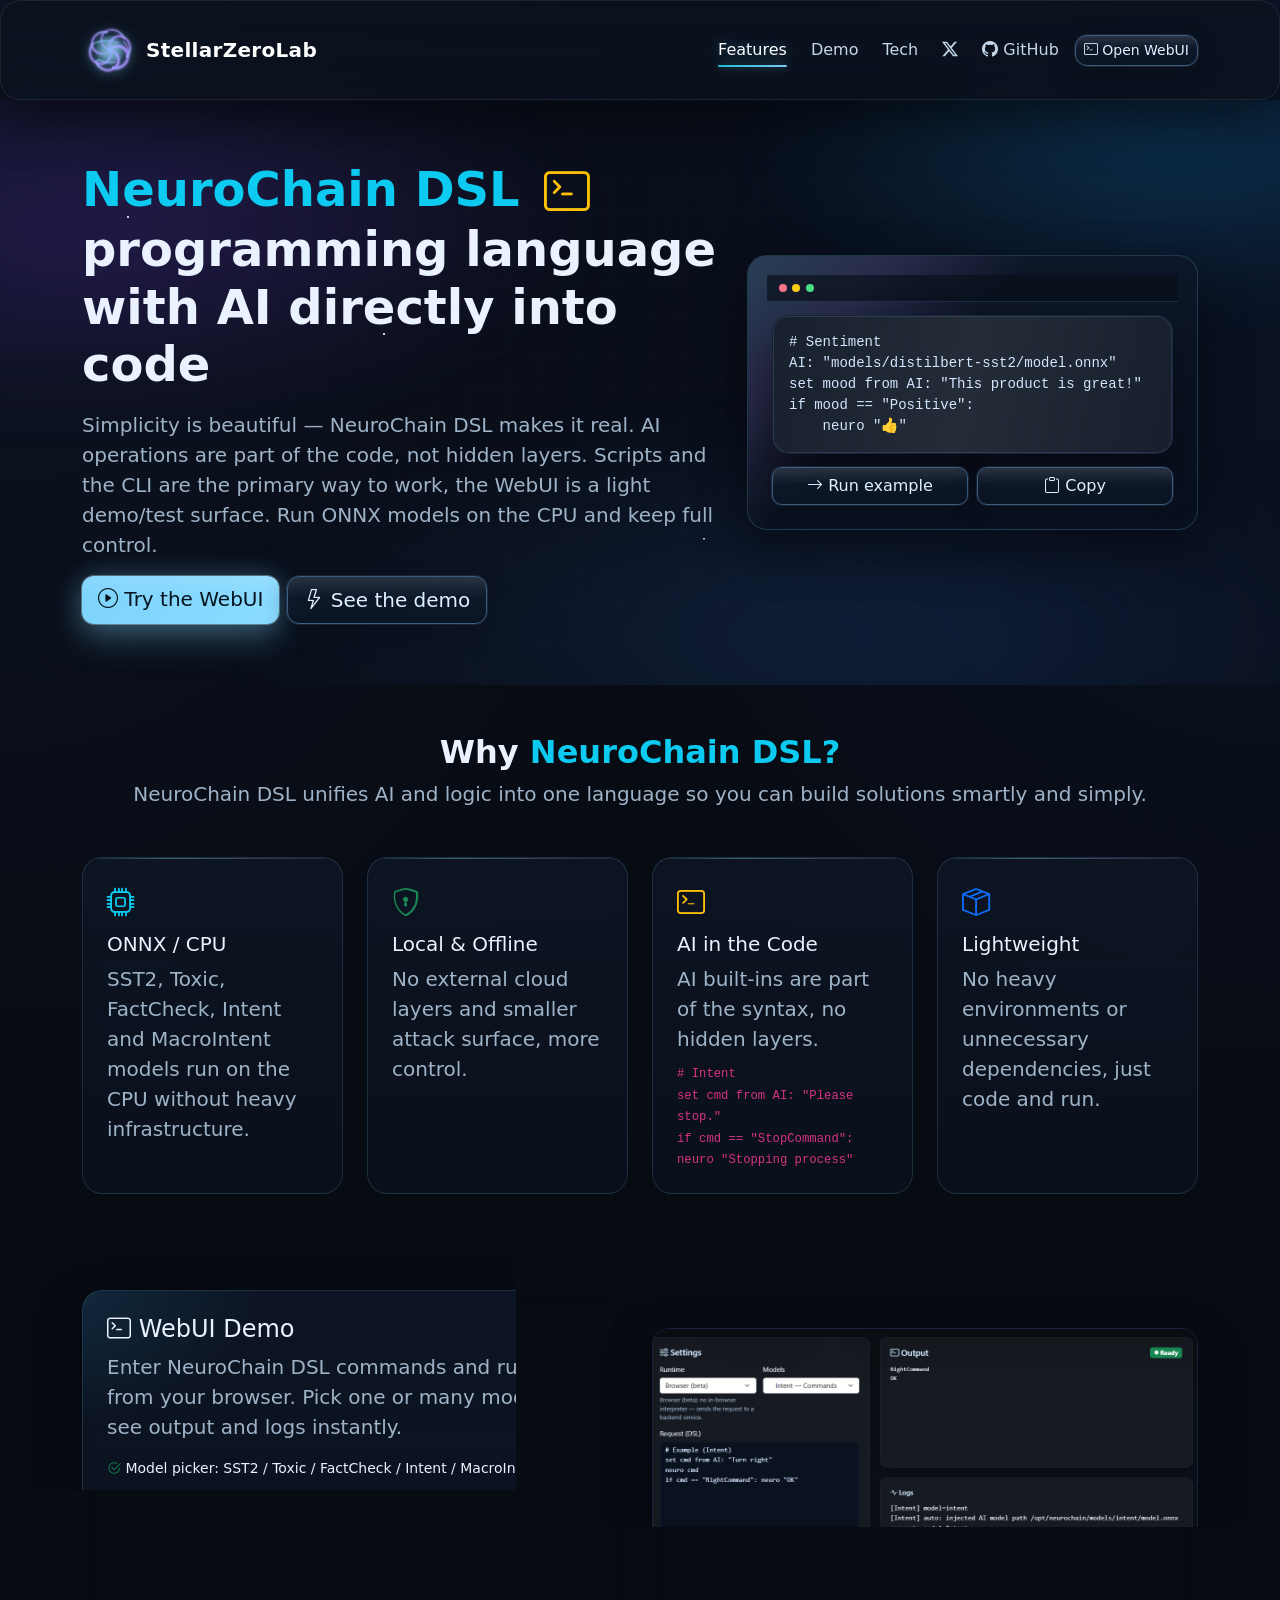
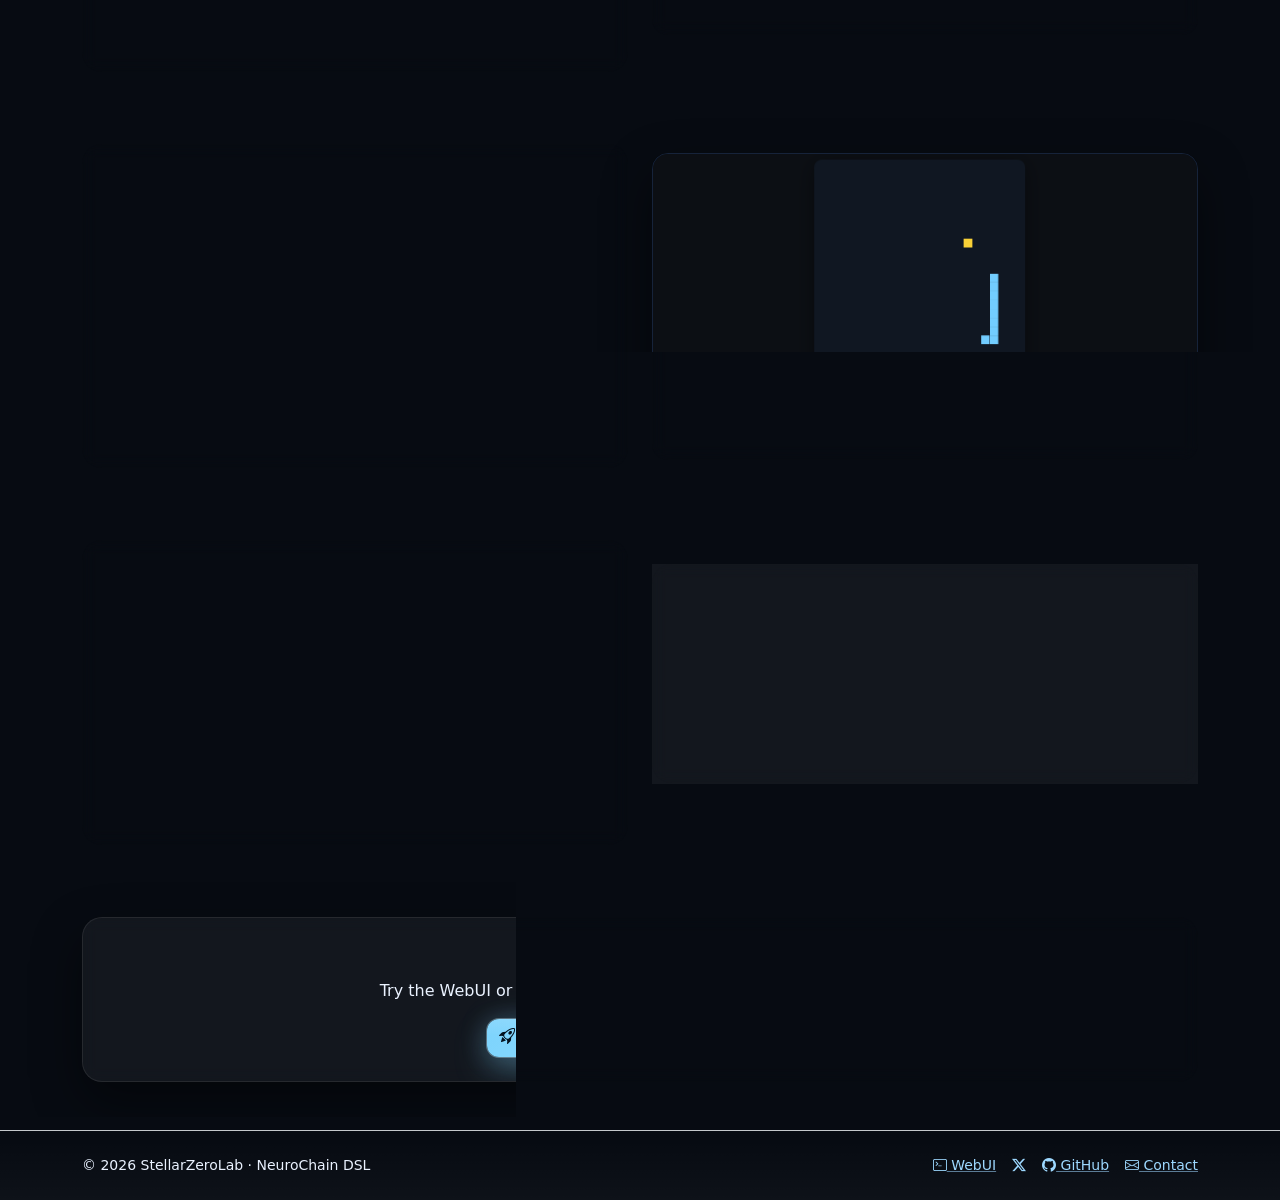
==== commit 1ef8fbf5: "fix(site): smooth section scrolling without hash in URL" ====
--- a/stellarzerolab.art/index.html
+++ b/stellarzerolab.art/index.html
@@ -845,6 +845,50 @@
     }
 
     (function () {
+      const hashLinks = Array.from(document.querySelectorAll('a[href^="#"]'))
+        .filter((link) => {
+          const href = link.getAttribute('href') || '';
+          return href.length > 1;
+        });
+
+      const cleanUrl = () => {
+        if (!window.location.hash) return;
+        const cleanPath = `${window.location.pathname}${window.location.search}`;
+        history.replaceState(null, document.title, cleanPath);
+      };
+
+      const scrollToHash = (hash, behavior) => {
+        let targetId = hash.slice(1);
+        try {
+          targetId = decodeURIComponent(targetId);
+        } catch (_) {
+          // Keep raw hash when decoding fails.
+        }
+        const target = document.getElementById(targetId);
+        if (!target) return false;
+        target.scrollIntoView({ behavior, block: 'start' });
+        return true;
+      };
+
+      hashLinks.forEach((link) => {
+        link.addEventListener('click', (event) => {
+          const hash = link.getAttribute('href');
+          if (!hash || hash.length <= 1) return;
+          if (!scrollToHash(hash, 'smooth')) return;
+          event.preventDefault();
+          cleanUrl();
+        });
+      });
+
+      if (window.location.hash.length > 1) {
+        const initialHash = window.location.hash;
+        if (scrollToHash(initialHash, 'auto')) {
+          requestAnimationFrame(() => requestAnimationFrame(cleanUrl));
+        }
+      }
+    })();
+
+    (function () {
       const progressFill = document.getElementById('scrollProgressFill');
       const sectionLinks = Array.from(document.querySelectorAll('.section-link'));
       const sectionMap = sectionLinks
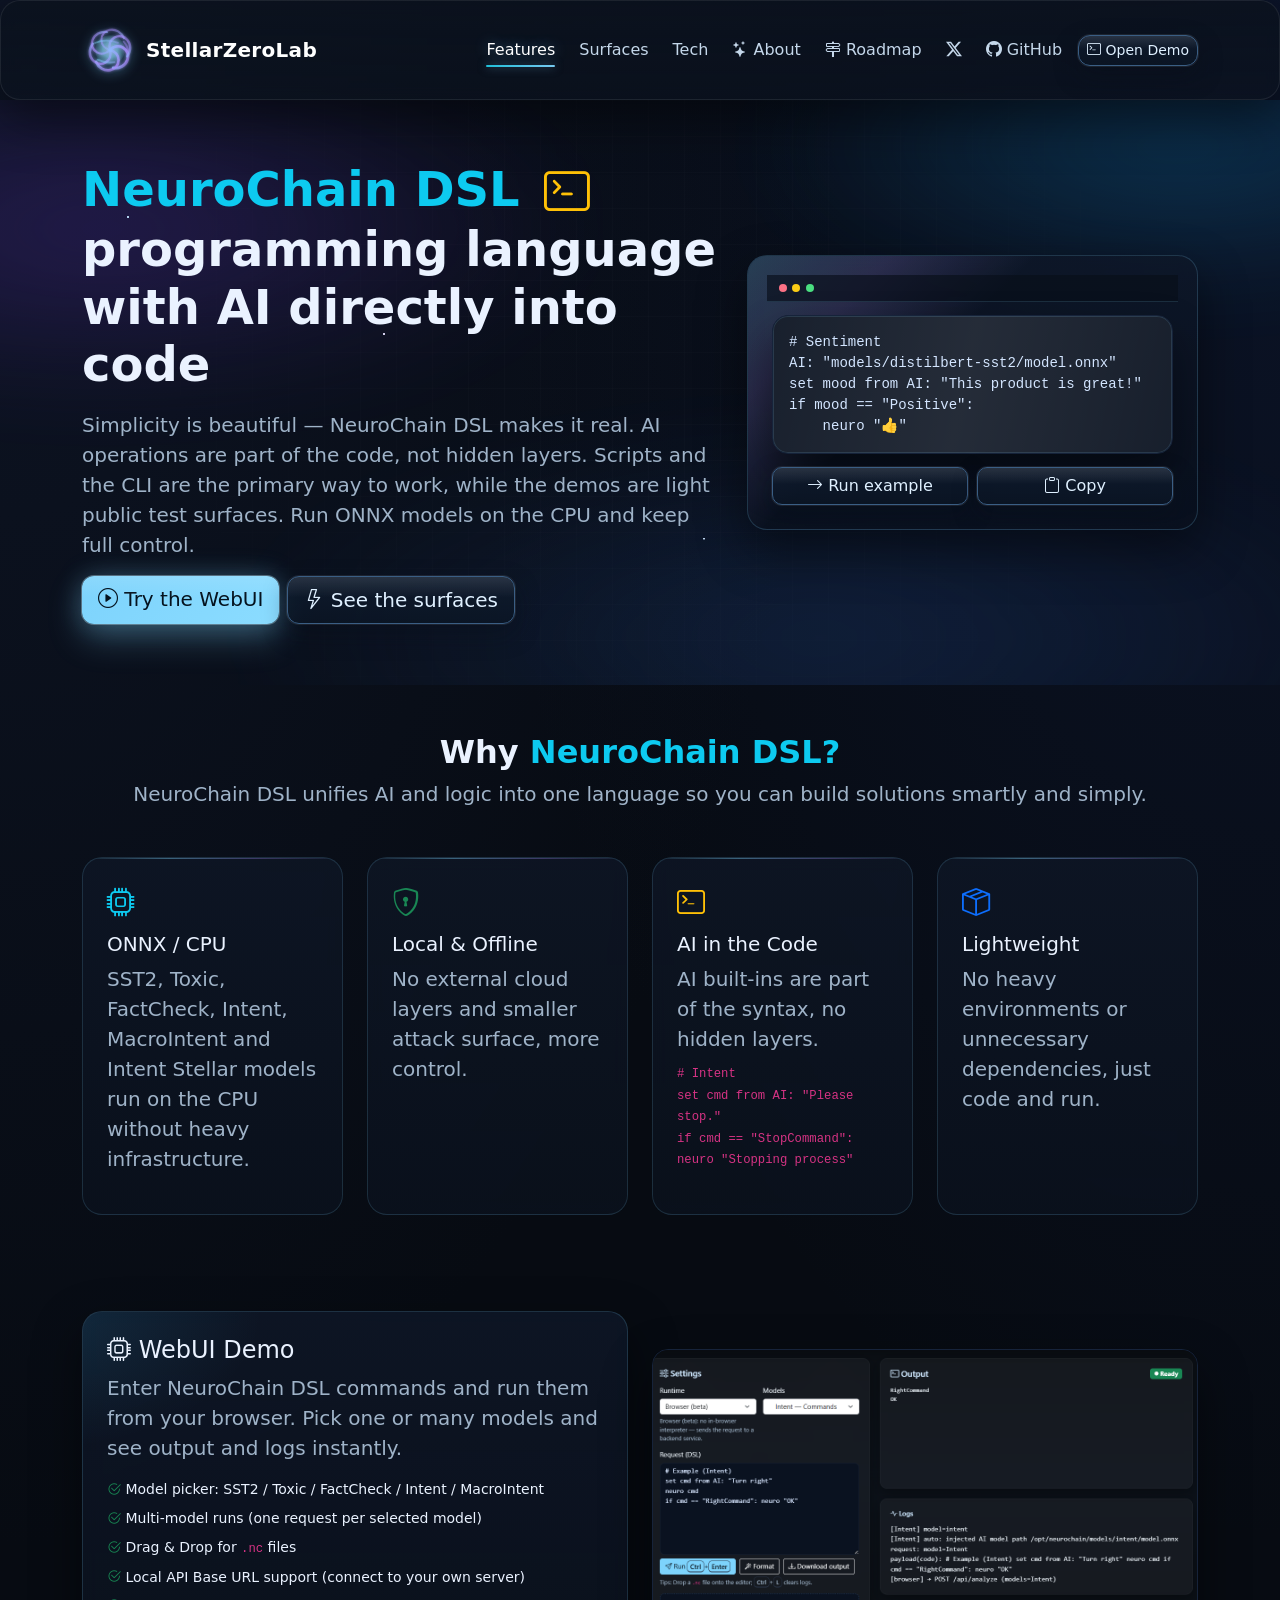
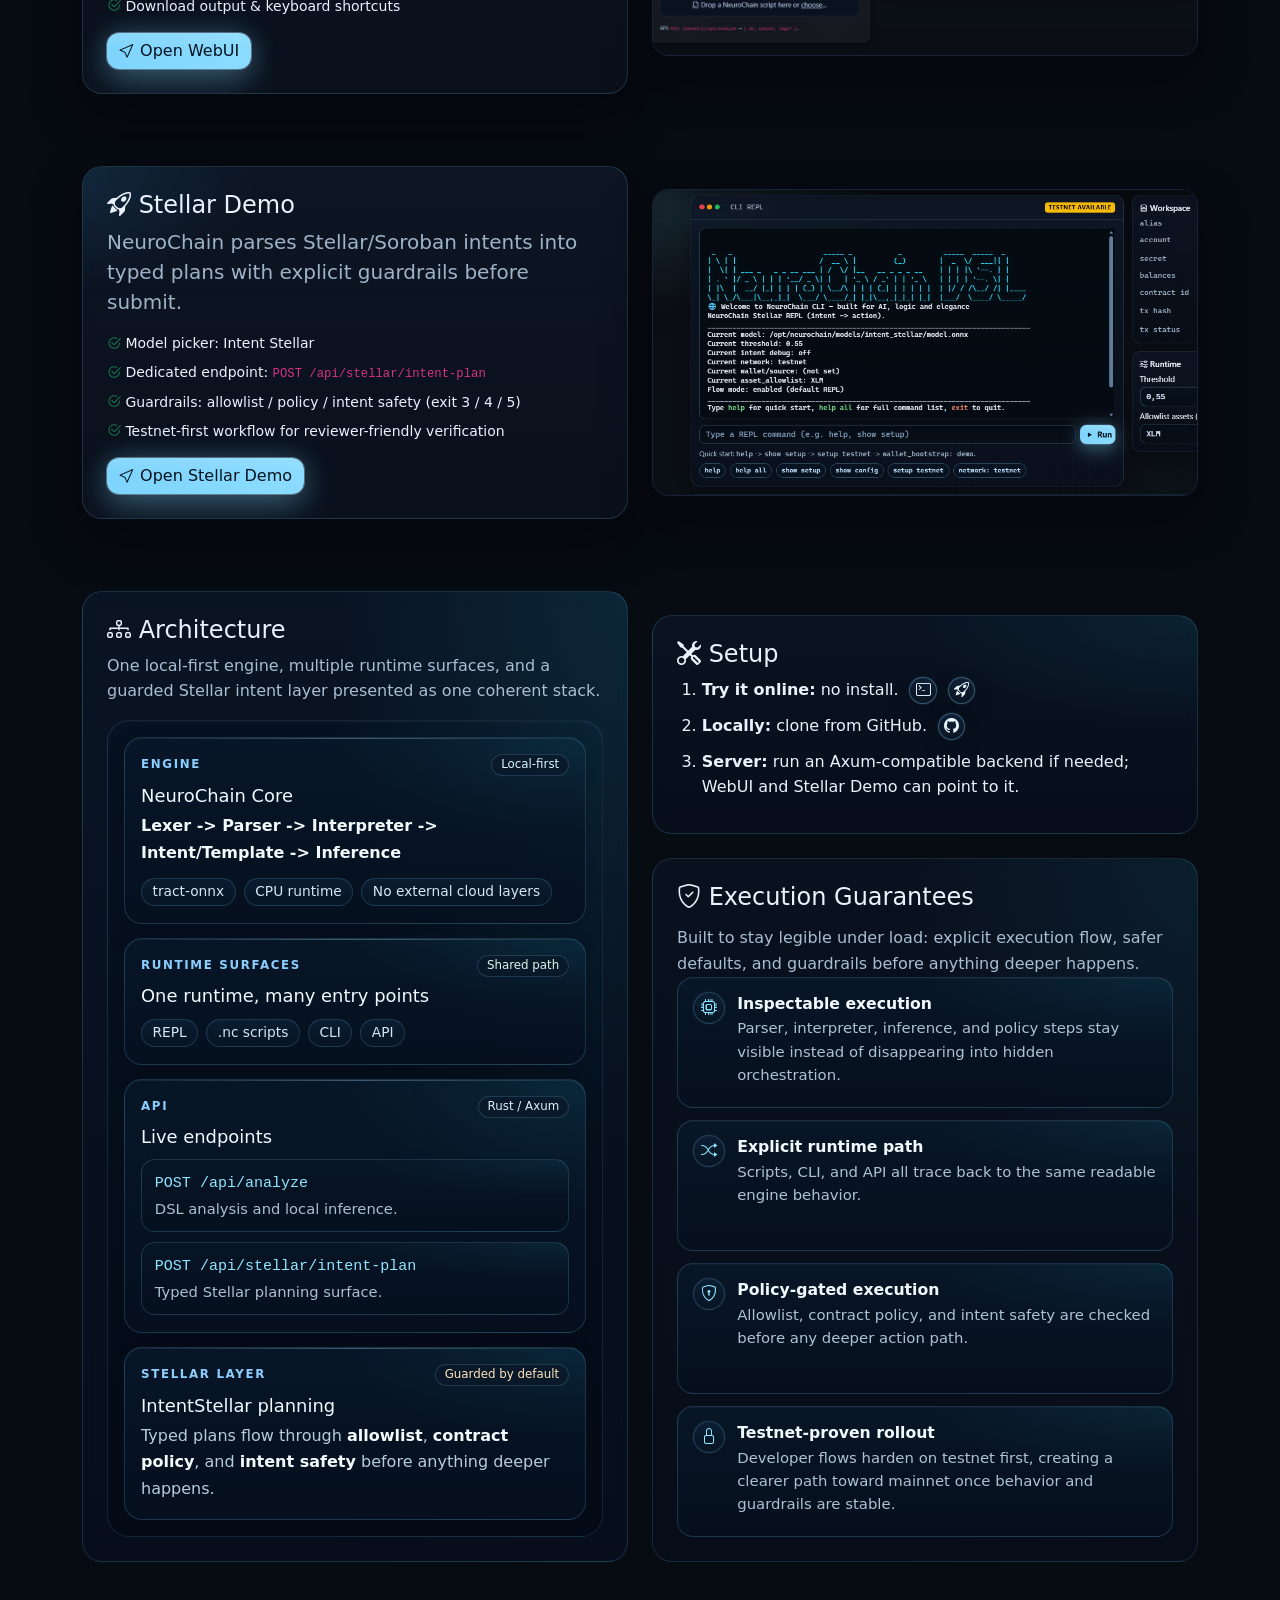
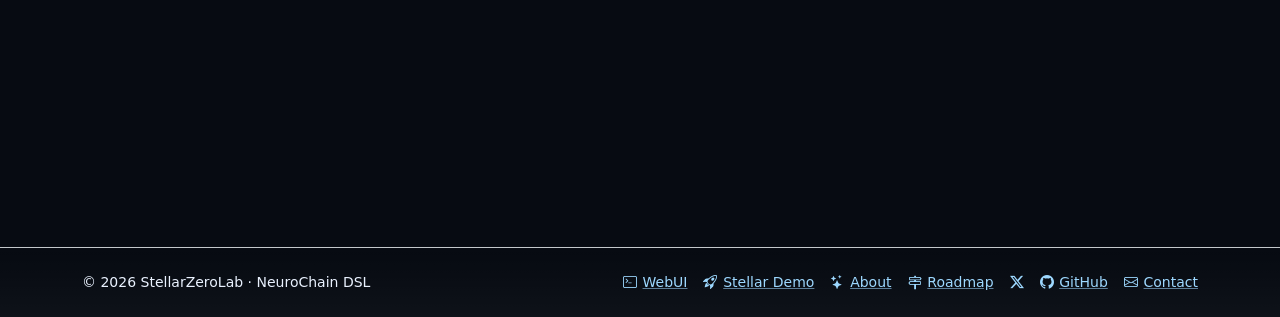
==== commit 11169f58: "feat: update stellar demo server and refresh public site pages" ====
--- a/stellarzerolab.art/index.html
+++ b/stellarzerolab.art/index.html
@@ -162,6 +162,28 @@
       color:#f1f8ff;
       background:linear-gradient(180deg,rgba(22,40,66,.9),rgba(15,30,49,.88));
     }
+    .nav-demo-menu{
+      min-width:14.5rem;
+      padding:.42rem;
+      border-radius:16px;
+      border:1px solid rgba(125,211,252,.18);
+      background:linear-gradient(180deg,rgba(14,23,40,.96),rgba(10,17,30,.94));
+      box-shadow:0 18px 34px rgba(0,0,0,.4);
+      backdrop-filter:blur(12px);
+    }
+    .nav-demo-menu .dropdown-item{
+      display:flex;
+      align-items:center;
+      gap:.55rem;
+      border-radius:10px;
+      color:#dff0ff;
+      padding:.58rem .7rem;
+    }
+    .nav-demo-menu .dropdown-item:hover,
+    .nav-demo-menu .dropdown-item:focus{
+      color:#ffffff;
+      background:linear-gradient(180deg,rgba(22,40,66,.9),rgba(15,30,49,.88));
+    }
     .lead{color:var(--muted)}
     .brand{letter-spacing:.3px}
     .badge-dot{display:inline-flex;align-items:center;gap:.5ch}
@@ -190,7 +212,7 @@
     .nav-link{position:relative}
     .interactive-nav{
       position:relative;
-      overflow:hidden;
+      overflow:visible;
       isolation:isolate;
     }
     .interactive-nav::after{
@@ -200,6 +222,7 @@
       pointer-events:none;
       opacity:0;
       transition:opacity .24s ease;
+      border-radius:inherit;
       background:radial-gradient(
         340px circle at var(--mx, 50%) var(--my, 50%),
         rgba(125,211,252,.14),
@@ -427,12 +450,274 @@
       color:#ffffff !important;
     }
     .setup-link-icon i{font-size:.95rem;line-height:1}
+    .arch-intro{
+      color:#a9bed3;
+      line-height:1.62;
+      margin:.35rem 0 1rem;
+      max-width:58ch;
+    }
+    .arch-shell{
+      position:relative;
+      overflow:hidden;
+      display:grid;
+      gap:.88rem;
+      margin-top:1rem;
+      padding:1rem;
+      border-radius:22px;
+      border:1px solid rgba(125,211,252,.12);
+      background:
+        radial-gradient(120% 120% at 100% 0%, rgba(34,211,238,.08), transparent 46%),
+        linear-gradient(180deg,rgba(7,18,34,.78),rgba(5,12,24,.82));
+      box-shadow:inset 0 1px 0 rgba(255,255,255,.04);
+    }
+    .arch-shell::before{
+      content:"";
+      position:absolute;
+      inset:0;
+      pointer-events:none;
+      background:
+        linear-gradient(to right, rgba(255,255,255,.035) 1px, transparent 1px),
+        linear-gradient(to bottom, rgba(255,255,255,.03) 1px, transparent 1px);
+      background-size:28px 28px;
+      mask-image:linear-gradient(180deg,rgba(0,0,0,.6),transparent 92%);
+      opacity:.38;
+    }
+    .arch-layer{
+      position:relative;
+      padding:1rem 1rem 1.05rem;
+      border-radius:18px;
+      border:1px solid rgba(125,211,252,.18);
+      background:
+        radial-gradient(120% 120% at 100% 0%, rgba(34,211,238,.09), transparent 44%),
+        linear-gradient(180deg,rgba(8,24,42,.84),rgba(6,16,31,.86));
+      box-shadow:
+        inset 0 1px 0 rgba(255,255,255,.04),
+        0 12px 26px rgba(0,0,0,.16);
+      transition:
+        transform .18s var(--ease),
+        border-color .22s ease,
+        box-shadow .22s ease,
+        filter .22s ease;
+    }
+    .arch-layer:hover{
+      transform:translateY(-1px);
+      border-color:rgba(167,225,255,.34);
+      box-shadow:
+        inset 0 1px 0 rgba(255,255,255,.05),
+        0 16px 30px rgba(0,0,0,.22),
+        0 0 24px rgba(125,211,252,.14);
+      filter:brightness(1.02);
+    }
+    .arch-layer::before{
+      content:"";
+      position:absolute;
+      top:0;
+      left:0;
+      right:0;
+      height:1px;
+      pointer-events:none;
+      background:linear-gradient(90deg,transparent,rgba(167,225,255,.3),transparent);
+    }
+    .arch-layer::after{
+      content:"";
+      position:absolute;
+      left:1.1rem;
+      right:1.1rem;
+      bottom:-.48rem;
+      height:1px;
+      pointer-events:none;
+      background:linear-gradient(90deg,rgba(125,211,252,.1),rgba(167,139,250,.24),rgba(125,211,252,.1));
+    }
+    .arch-layer-top{
+      display:flex;
+      align-items:center;
+      justify-content:space-between;
+      gap:.8rem;
+      margin-bottom:.55rem;
+    }
+    .arch-kicker{
+      font-size:.74rem;
+      letter-spacing:.14em;
+      text-transform:uppercase;
+      color:#8ccfff;
+      font-weight:700;
+    }
+    .arch-mini{
+      padding:.25rem .55rem;
+      border-radius:999px;
+      border:1px solid rgba(125,211,252,.18);
+      background:rgba(11,24,40,.7);
+      color:#d9efff;
+      font-size:.74rem;
+      line-height:1;
+      white-space:nowrap;
+    }
+    .arch-layer h5{
+      margin:0 0 .42rem;
+      font-size:1.12rem;
+      color:#f2f8ff;
+    }
+    .arch-flow,
+    .arch-copy{
+      margin:0;
+      color:#b7ccde;
+      line-height:1.65;
+    }
+    .arch-flow strong,
+    .arch-copy strong{
+      color:#f4fbff;
+      font-weight:700;
+    }
+    .arch-pills{
+      display:flex;
+      flex-wrap:wrap;
+      gap:.5rem;
+      margin-top:.75rem;
+    }
+    .arch-pill{
+      display:inline-flex;
+      align-items:center;
+      padding:.38rem .66rem;
+      border-radius:999px;
+      border:1px solid rgba(125,211,252,.18);
+      background:linear-gradient(180deg,rgba(12,32,53,.82),rgba(8,21,37,.8));
+      color:#d5e6f5;
+      font-size:.86rem;
+      line-height:1;
+    }
+    .arch-routes{
+      display:grid;
+      gap:.62rem;
+      margin-top:.7rem;
+    }
+    .arch-route{
+      padding:.72rem .8rem;
+      border-radius:14px;
+      border:1px solid rgba(125,211,252,.18);
+      background:
+        radial-gradient(120% 120% at 100% 0%, rgba(34,211,238,.08), transparent 42%),
+        linear-gradient(180deg,rgba(8,22,39,.82),rgba(6,16,30,.84));
+    }
+    .arch-route code{
+      display:block;
+      color:#8fe6ff;
+      font-size:.94rem;
+      margin-bottom:.22rem;
+    }
+    .arch-route span{
+      display:block;
+      color:#abc0d4;
+      line-height:1.5;
+      font-size:.92rem;
+    }
+    .arch-note{
+      margin-top:.78rem;
+      padding:.68rem .8rem;
+      border-radius:14px;
+      background:
+        radial-gradient(120% 120% at 100% 0%, rgba(34,211,238,.08), transparent 44%),
+        linear-gradient(180deg,rgba(14,36,58,.88),rgba(9,24,41,.88));
+      border:1px solid rgba(125,211,252,.18);
+      color:#dcecff;
+      font-size:.92rem;
+      line-height:1.5;
+    }
+    .arch-engine .arch-mini{color:#d9f8ff}
+    .arch-runtime .arch-mini{color:#def7eb}
+    .arch-api .arch-mini{color:#e4ecff}
+    .arch-stellar .arch-mini{color:#ffe6bc}
     #tech ol{
       line-height:1.62;
       padding-left:1.55rem;
     }
     #tech ol li{
       margin:.52rem 0;
+    }
+    .guarantee-card{
+      border:1px solid rgba(125,211,252,.14);
+      background:
+        radial-gradient(120% 120% at 100% 0%, rgba(34,211,238,.07), transparent 44%),
+        linear-gradient(180deg,rgba(10,19,34,.84),rgba(7,14,26,.84));
+    }
+    .setup-card{
+      border:1px solid rgba(125,211,252,.16);
+      background:
+        radial-gradient(120% 120% at 100% 0%, rgba(34,211,238,.08), transparent 44%),
+        linear-gradient(180deg,rgba(10,21,37,.84),rgba(7,15,29,.84));
+    }
+    .arch-card{
+      border:1px solid rgba(125,211,252,.16);
+      background:
+        radial-gradient(120% 120% at 100% 0%, rgba(34,211,238,.1), transparent 44%),
+        linear-gradient(180deg,rgba(10,22,39,.84),rgba(7,15,30,.84));
+    }
+    .build-card{
+      border:1px solid rgba(125,211,252,.16);
+      background:
+        radial-gradient(120% 120% at 100% 0%, rgba(34,211,238,.09), transparent 44%),
+        linear-gradient(180deg,rgba(10,21,37,.84),rgba(7,15,29,.84));
+    }
+    .guarantee-intro{
+      color:#a9bed3;
+      line-height:1.62;
+      margin:.35rem 0 1rem;
+      max-width:54ch;
+    }
+    .guarantee-list{
+      display:grid;
+      gap:.78rem;
+      margin:0;
+      padding:0;
+      list-style:none;
+    }
+    .guarantee-item{
+      display:flex;
+      align-items:flex-start;
+      gap:.78rem;
+      padding:.88rem .92rem;
+      border-radius:16px;
+      border:1px solid rgba(125,211,252,.18);
+      background:
+        radial-gradient(120% 120% at 100% 0%, rgba(34,211,238,.08), transparent 42%),
+        linear-gradient(180deg,rgba(8,24,42,.82),rgba(6,16,30,.84));
+      box-shadow:inset 0 1px 0 rgba(255,255,255,.03);
+    }
+    .guarantee-icon{
+      flex:0 0 auto;
+      display:inline-flex;
+      align-items:center;
+      justify-content:center;
+      width:2rem;
+      height:2rem;
+      border-radius:999px;
+      border:1px solid rgba(125,211,252,.22);
+      background:linear-gradient(180deg,rgba(12,33,54,.86),rgba(8,21,37,.84));
+      color:#8fe6ff;
+      box-shadow:0 0 0 1px rgba(255,255,255,.03);
+    }
+    .guarantee-copy strong{
+      display:block;
+      color:#f1f8ff;
+      margin-bottom:.12rem;
+      font-size:.98rem;
+    }
+    .guarantee-copy span{
+      display:block;
+      color:#aec2d6;
+      line-height:1.56;
+      font-size:.93rem;
+    }
+    @media (min-width:992px){
+      .tech-side-stack{height:100%}
+      .guarantee-card{
+        display:flex;
+        flex-direction:column;
+        flex:1 1 auto;
+      }
+      .guarantee-list{
+        flex:1 1 auto;
+        grid-template-rows:repeat(4, minmax(0,1fr));
+      }
     }
     .icon-inline { vertical-align: -0.05em; font-size: 0.95em; }
     .code-actions{display:grid;grid-template-columns:1fr 1fr;gap:.58rem}
@@ -446,6 +731,8 @@
       content:"";
       position:absolute;
       inset:0;
+      width:auto;
+      height:auto;
       pointer-events:none;
       opacity:0;
       transition:opacity .28s ease;
@@ -457,6 +744,23 @@
       );
       z-index:0;
     }
+    .arch-layer.interactive-card::after{
+      background:radial-gradient(
+        320px circle at var(--mx, 50%) var(--my, 50%),
+        rgba(125,211,252,.18),
+        rgba(34,211,238,.12) 34%,
+        transparent 72%
+      );
+    }
+    .arch-route.interactive-card::after,
+    .arch-note.interactive-card::after{
+      background:radial-gradient(
+        240px circle at var(--mx, 50%) var(--my, 50%),
+        rgba(125,211,252,.22),
+        rgba(34,211,238,.14) 36%,
+        transparent 74%
+      );
+    }
     .interactive-card > *{position:relative;z-index:1}
     @media (hover:hover) and (pointer:fine){
       .interactive-card:hover::after{opacity:1}
@@ -465,6 +769,18 @@
     /* Full-bleed footer helper */
     .footer-bleed{width:100vw;margin-left:calc(50% - 50vw);margin-right:calc(50% - 50vw);
       background:linear-gradient(180deg, transparent, rgba(255,255,255,.03));}
+    .footer-links{
+      display:flex;
+      align-items:center;
+      gap:1rem;
+      flex-wrap:wrap;
+      justify-content:flex-end;
+    }
+    .footer-links a{
+      display:inline-flex;
+      align-items:center;
+      gap:.36rem;
+    }
 
     /* Reveal system */
     .reveal{opacity:0;transform:translate3d(0,18px,0);transition:opacity .7s var(--ease),transform .7s var(--ease)}
@@ -482,7 +798,36 @@
       .page-progress i,.interactive-card::after,.interactive-nav::after,.promo-link::after{transition:none}
     }
     @media (max-width:991.98px){
+      .navbar-nav .nav-link{
+        display:inline-flex;
+        align-items:center;
+        gap:.45rem;
+        width:max-content;
+        padding-left:0;
+        padding-right:0;
+      }
+      .nav-link.is-active::after{
+        left:0;
+        right:0;
+        width:auto;
+      }
+      .arch-shell{padding:.82rem}
+      .arch-layer{padding:.9rem .86rem}
+      .arch-layer-top{align-items:flex-start;flex-direction:column}
+      .arch-route{padding:.68rem .72rem}
       .code-actions{grid-template-columns:1fr}
+      .footer-links{
+        width:100%;
+        display:grid;
+        grid-template-columns:repeat(3, minmax(0,1fr));
+        gap:.9rem .8rem;
+        justify-items:center;
+      }
+      .footer-links a{
+        justify-content:center;
+        text-align:center;
+      }
+      .footer-x-link{display:none !important}
     }
   </style>
 </head>
@@ -559,11 +904,21 @@
       <div id="nav" class="collapse navbar-collapse">
         <ul class="navbar-nav ms-auto align-items-lg-center gap-lg-2">
           <li class="nav-item"><a class="nav-link section-link" href="#features">Features</a></li>
-          <li class="nav-item"><a class="nav-link section-link" href="#demo">Demo</a></li>
+          <li class="nav-item"><a class="nav-link section-link" href="#demo">Surfaces</a></li>
           <li class="nav-item"><a class="nav-link section-link" href="#tech">Tech</a></li>
+          <li class="nav-item"><a class="nav-link" href="/about"><i class="bi bi-stars"></i> About</a></li>
+          <li class="nav-item"><a class="nav-link" href="/roadmap"><i class="bi bi-signpost-2"></i> Roadmap</a></li>
           <li class="nav-item"><a class="nav-link" href="https://x.com/StellarZeroLab" target="_blank" rel="noopener" aria-label="StellarZeroLab on X"><i class="bi bi-twitter-x"></i></a></li>
           <li class="nav-item"><a class="nav-link" href="https://github.com/stellarzerolab/Neurochain-DSL" target="_blank" rel="noopener"><i class="bi bi-github"></i> GitHub</a></li>
-          <li class="nav-item"><a class="btn btn-sm btn-outline-light" href="/webui"><i class="bi bi-terminal"></i> Open WebUI</a></li>
+          <li class="nav-item dropdown">
+            <a class="btn btn-sm btn-outline-light dropdown-toggle" href="#" role="button" data-bs-toggle="dropdown" aria-expanded="false">
+              <i class="bi bi-terminal"></i> Open Demo
+            </a>
+            <ul class="dropdown-menu dropdown-menu-end nav-demo-menu">
+              <li><a class="dropdown-item" href="/webui"><i class="bi bi-terminal"></i> Open WebUI</a></li>
+              <li><a class="dropdown-item" href="/stellar-cli"><i class="bi bi-rocket-takeoff"></i> Open Stellar Demo</a></li>
+            </ul>
+          </li>
         </ul>
       </div>
     </div>
@@ -583,12 +938,12 @@
         </h1>
         <p class="lead reveal">
           Simplicity is beautiful — NeuroChain DSL makes it real. AI operations are part of the code, not hidden layers.
-          Scripts and the CLI are the primary way to work, the WebUI is a light demo/test surface.
+          Scripts and the CLI are the primary way to work, while the demos are light public test surfaces.
           Run ONNX models on the CPU and keep full control.
         </p>
         <div class="d-flex flex-wrap gap-2 mt-3 hero-cta reveal">
           <a href="/webui" class="btn btn-primary btn-lg"><i class="bi bi-play-circle"></i> Try the WebUI</a>
-          <a href="#demo" class="btn btn-outline-light btn-lg"><i class="bi bi-lightning"></i> See the demo</a>
+          <a href="#demo" class="btn btn-outline-light btn-lg"><i class="bi bi-lightning"></i> See the surfaces</a>
         </div>
       </div>
 
@@ -632,7 +987,7 @@
         <div class="glass p-4 feature feature-card interactive-card h-100">
           <div class="fs-3 mb-2"><i class="bi bi-cpu text-info"></i></div>
           <h5>ONNX / CPU</h5>
-          <p class="lead">SST2, Toxic, FactCheck, Intent and MacroIntent models run on the CPU without heavy infrastructure.</p>
+          <p class="lead">SST2, Toxic, FactCheck, Intent, MacroIntent and Intent Stellar models run on the CPU without heavy infrastructure.</p>
         </div>
       </div>
 
@@ -682,7 +1037,7 @@
       <!-- WebUI text -->
       <div class="col-lg-6 reveal">
         <div class="glass p-4 soft h-100 demo-card interactive-card">
-          <h4 class="mb-2"><i class="bi bi-terminal"></i> WebUI Demo</h4>
+          <h4 class="mb-2"><i class="bi bi-cpu"></i> WebUI Demo</h4>
           <p class="lead mb-3">
             Enter NeuroChain DSL commands and run them from your browser. Pick one or many models and see output and logs instantly.
           </p>
@@ -709,7 +1064,7 @@
                  onerror="this.style.display='none'; this.closest('a').insertAdjacentHTML('beforeend',
                  `<div class=&quot;promo-fallback&quot;>
                     <div>
-                      <div class=&quot;display-6&quot;><i class=&quot;bi bi-terminal&quot;></i></div>
+                      <div class=&quot;display-6&quot;><i class=&quot;bi bi-cpu&quot;></i></div>
                       <p class=&quot;mt-2 mb-0&quot;>WebUI — click to open</p>
                       <div class=&quot;text-muted small&quot;>Add an image file named <code>webui-promo.png</code></div>
                     </div>
@@ -721,36 +1076,37 @@
   </div>
 </section>
 
-  <!-- SNAKE DEMO -->
-  <section id="snake" class="py-4">
+  <!-- STELLAR DEMO -->
+  <section id="stellar" class="py-4">
     <div class="container">
       <div class="row align-items-center g-4" data-stagger>
-        <!-- Snake text -->
+        <!-- Stellar text -->
         <div class="col-lg-6 reveal">
           <div class="glass p-4 soft h-100 demo-card interactive-card">
-            <h4 class="mb-2"><i class="bi bi-joystick"></i> Snake Demo</h4>
-            <p class="lead mb-3">NeuroChain drives Snake in real time: the intent model reads commands and the game reacts instantly.</p>
+            <h4 class="mb-2"><i class="bi bi-rocket-takeoff"></i> Stellar Demo</h4>
+            <p class="lead mb-3">NeuroChain parses Stellar/Soroban intents into typed plans with explicit guardrails before submit.</p>
             <ul class="list-unstyled small mb-0">
-              <li class="mb-2"><i class="bi bi-check2-circle text-success"></i> On-device ONNX models (CPU)</li>
-              <li class="mb-2"><i class="bi bi-check2-circle text-success"></i> Commands: up / down / left / right / go / stop</li>
-              <li class="mb-2"><i class="bi bi-check2-circle text-success"></i> Real-time decisions without the cloud</li>
+              <li class="mb-2"><i class="bi bi-check2-circle text-success"></i> Model picker: Intent Stellar</li>
+              <li class="mb-2"><i class="bi bi-check2-circle text-success"></i> Dedicated endpoint: <code>POST /api/stellar/intent-plan</code></li>
+              <li class="mb-2"><i class="bi bi-check2-circle text-success"></i> Guardrails: allowlist / policy / intent safety (exit 3 / 4 / 5)</li>
+              <li class="mb-2"><i class="bi bi-check2-circle text-success"></i> Testnet-first workflow for reviewer-friendly verification</li>
             </ul>
             <div class="mt-3">
-              <a href="/snake" class="btn btn-primary"><i class="bi bi-joystick"></i> Play Snake</a>
+              <a href="/stellar-cli" class="btn btn-primary"><i class="bi bi-cursor"></i> Open Stellar Demo</a>
             </div>
           </div>
         </div>
 
-        <!-- Snake image -->
+        <!-- Stellar image -->
         <div class="col-lg-6 reveal">
-          <a href="/snake" class="promo-link glass soft" aria-label="Snake demo — NeuroChain connected to a Snake game">
-            <img src="snake-promo.png" alt="NeuroChain Snake demo"
+          <a href="/stellar-cli" class="promo-link glass soft" aria-label="Stellar demo — NeuroChain intent-plan guardrails on testnet">
+            <img src="stellar-promo.png" alt="NeuroChain Stellar demo"
                  onerror="this.style.display='none'; this.closest('a').insertAdjacentHTML('beforeend',
                  `<div class=&quot;promo-fallback&quot;>
                     <div>
-                      <div class=&quot;display-6&quot;><i class=&quot;bi bi-joystick&quot;></i></div>
-                      <p class=&quot;mt-2 mb-0&quot;>Snake demo — click to play</p>
-                      <div class=&quot;text-muted small&quot;>Add an image file named <code>snake-promo.png</code></div>
+                      <div class=&quot;display-6&quot;><i class=&quot;bi bi-rocket-takeoff&quot;></i></div>
+                      <p class=&quot;mt-2 mb-0&quot;>Stellar demo — click to open</p>
+                      <div class=&quot;text-muted small&quot;>Add an image file named <code>stellar-promo.png</code></div>
                     </div>
                   </div>`)">
           </a>
@@ -766,37 +1122,133 @@
       
       <!-- Architecture -->
       <div class="col-lg-6 reveal">
-        <div class="glass p-4 h-100 interactive-card">
+        <div class="glass p-4 h-100 interactive-card arch-card">
           <h4 class="mb-2"><i class="bi bi-diagram-3"></i> Architecture</h4>
-<pre class="code p-3"><code>[Engine (NeuroChain)]
-Lexer → Parser → Interpreter → Inference (tract-onnx, CPU)
-# Local inference — no external cloud layers
-
-[API (Rust, Axum)]
-POST /api/analyze   # parses NeuroChain DSL and runs tract-onnx inference (CPU)
-</code></pre>
+          <p class="arch-intro mb-0">
+            One local-first engine, multiple runtime surfaces, and a guarded Stellar intent layer presented as one coherent stack.
+          </p>
+          <div class="arch-shell">
+            <div class="arch-layer arch-engine interactive-card">
+              <div class="arch-layer-top">
+                <span class="arch-kicker">Engine</span>
+                <span class="arch-mini">Local-first</span>
+              </div>
+              <h5>NeuroChain Core</h5>
+              <p class="arch-flow"><strong>Lexer -> Parser -> Interpreter -> Intent/Template -> Inference</strong></p>
+              <div class="arch-pills">
+                <span class="arch-pill">tract-onnx</span>
+                <span class="arch-pill">CPU runtime</span>
+                <span class="arch-pill">No external cloud layers</span>
+              </div>
+            </div>
+
+            <div class="arch-layer arch-runtime interactive-card">
+              <div class="arch-layer-top">
+                <span class="arch-kicker">Runtime Surfaces</span>
+                <span class="arch-mini">Shared path</span>
+              </div>
+              <h5>One runtime, many entry points</h5>
+              <div class="arch-pills">
+                <span class="arch-pill">REPL</span>
+                <span class="arch-pill">.nc scripts</span>
+                <span class="arch-pill">CLI</span>
+                <span class="arch-pill">API</span>
+              </div>
+            </div>
+
+            <div class="arch-layer arch-api interactive-card">
+              <div class="arch-layer-top">
+                <span class="arch-kicker">API</span>
+                <span class="arch-mini">Rust / Axum</span>
+              </div>
+              <h5>Live endpoints</h5>
+              <div class="arch-routes">
+                <div class="arch-route interactive-card">
+                  <code>POST /api/analyze</code>
+                  <span>DSL analysis and local inference.</span>
+                </div>
+                <div class="arch-route interactive-card">
+                  <code>POST /api/stellar/intent-plan</code>
+                  <span>Typed Stellar planning surface.</span>
+                </div>
+              </div>
+            </div>
+
+            <div class="arch-layer arch-stellar interactive-card">
+              <div class="arch-layer-top">
+                <span class="arch-kicker">Stellar Layer</span>
+                <span class="arch-mini">Guarded by default</span>
+              </div>
+              <h5>IntentStellar planning</h5>
+              <p class="arch-copy">
+                Typed plans flow through <strong>allowlist</strong>, <strong>contract policy</strong>, and <strong>intent safety</strong> before anything deeper happens.
+              </p>
+            </div>
+          </div>
         </div>
       </div>
 
       <!-- Setup -->
       <div class="col-lg-6 mt-lg-5 reveal">
-        <div class="glass p-4 h-90 interactive-card">
-          <h4 class="mb-2"><i class="bi bi-tools"></i> Setup</h4>
-          <ol class="mb-0">
-            <li>
-              <strong>Try it online:</strong> no install.
-              <a href="https://stellarzerolab.art/webui" class="setup-link-icon" aria-label="Open WebUI" title="Open WebUI">
-                <i class="bi bi-terminal"></i>
-              </a>
-            </li>
-            <li>
-              <strong>Locally:</strong> clone from GitHub.
-              <a href="https://github.com/stellarzerolab/Neurochain-DSL" target="_blank" rel="noopener" class="setup-link-icon" aria-label="Open GitHub repository" title="Open GitHub repository">
-                <i class="bi bi-github"></i>
-              </a>
-            </li>
-            <li><strong>Server:</strong> run an Axum-compatible backend if needed; WebUI can point to it.</li>
-          </ol>
+        <div class="d-flex flex-column gap-4 h-100 tech-side-stack">
+          <div class="glass p-4 h-90 interactive-card setup-card">
+            <h4 class="mb-2"><i class="bi bi-tools"></i> Setup</h4>
+            <ol class="mb-0">
+              <li>
+                <strong>Try it online:</strong> no install.
+                <a href="/webui" class="setup-link-icon" aria-label="Open WebUI" title="Open WebUI">
+                  <i class="bi bi-terminal"></i>
+                </a>
+                <a href="/stellar-cli" class="setup-link-icon" aria-label="Open Stellar Demo" title="Open Stellar Demo">
+                  <i class="bi bi-rocket-takeoff"></i>
+                </a>
+              </li>
+              <li>
+                <strong>Locally:</strong> clone from GitHub.
+                <a href="https://github.com/stellarzerolab/Neurochain-DSL" target="_blank" rel="noopener" class="setup-link-icon" aria-label="Open GitHub repository" title="Open GitHub repository">
+                  <i class="bi bi-github"></i>
+                </a>
+              </li>
+              <li><strong>Server:</strong> run an Axum-compatible backend if needed; WebUI and Stellar Demo can point to it.</li>
+            </ol>
+          </div>
+
+          <div class="glass p-4 interactive-card guarantee-card">
+            <h4 class="mb-2"><i class="bi bi-shield-check"></i> Execution Guarantees</h4>
+            <p class="guarantee-intro mb-0">
+              Built to stay legible under load: explicit execution flow, safer defaults, and guardrails before anything deeper happens.
+            </p>
+            <ul class="guarantee-list">
+              <li class="guarantee-item interactive-card">
+                <span class="guarantee-icon"><i class="bi bi-cpu"></i></span>
+                <div class="guarantee-copy">
+                  <strong>Inspectable execution</strong>
+                  <span>Parser, interpreter, inference, and policy steps stay visible instead of disappearing into hidden orchestration.</span>
+                </div>
+              </li>
+              <li class="guarantee-item interactive-card">
+                <span class="guarantee-icon"><i class="bi bi-shuffle"></i></span>
+                <div class="guarantee-copy">
+                  <strong>Explicit runtime path</strong>
+                  <span>Scripts, CLI, and API all trace back to the same readable engine behavior.</span>
+                </div>
+              </li>
+              <li class="guarantee-item interactive-card">
+                <span class="guarantee-icon"><i class="bi bi-shield-lock"></i></span>
+                <div class="guarantee-copy">
+                  <strong>Policy-gated execution</strong>
+                  <span>Allowlist, contract policy, and intent safety are checked before any deeper action path.</span>
+                </div>
+              </li>
+              <li class="guarantee-item interactive-card">
+                <span class="guarantee-icon"><i class="bi bi-lock"></i></span>
+                <div class="guarantee-copy">
+                  <strong>Testnet-proven rollout</strong>
+                  <span>Developer flows harden on testnet first, creating a clearer path toward mainnet once behavior and guardrails are stable.</span>
+                </div>
+              </li>
+            </ul>
+          </div>
         </div>
       </div>
 
@@ -807,7 +1259,7 @@
   <!-- CTA (compact) -->
 <section class="py-4">
   <div class="container">
-    <div class="glass p-3 p-md-4 text-center soft w-100 w-md-75 w-lg-50 mx-auto reveal interactive-card">
+    <div class="glass p-3 p-md-4 text-center soft w-100 w-md-75 w-lg-50 mx-auto reveal interactive-card build-card">
       <h3 class="fw-bold mb-2 fs-4">Ready to build?</h3>
       <p class="mb-3">Try the WebUI or add your own script and get moving right away.</p>
       <div class="d-flex justify-content-center gap-2">
@@ -822,9 +1274,12 @@
   <footer class="footer footer-bleed py-4 mt-4 border-top border-secondary-subtle interactive-nav">
     <div class="container d-flex flex-column flex-md-row align-items-center justify-content-between gap-3">
       <div class="small text">© <span id="year"></span> StellarZeroLab · NeuroChain DSL</div>
-      <div class="d-flex align-items-center gap-3 small">
+	      <div class="footer-links small">
 	        <a href="/webui"><i class="bi bi-terminal"></i> WebUI</a>
-	        <a href="https://x.com/StellarZeroLab" target="_blank" rel="noopener" aria-label="StellarZeroLab on X"><i class="bi bi-twitter-x"></i></a>
+	        <a href="/stellar-cli"><i class="bi bi-rocket-takeoff"></i> Stellar Demo</a>
+	        <a href="/about"><i class="bi bi-stars"></i> About</a>
+	        <a href="/roadmap"><i class="bi bi-signpost-2"></i> Roadmap</a>
+	        <a href="https://x.com/StellarZeroLab" target="_blank" rel="noopener" aria-label="StellarZeroLab on X" class="footer-x-link"><i class="bi bi-twitter-x"></i></a>
 	        <a href="https://github.com/stellarzerolab/Neurochain-DSL" target="_blank" rel="noopener"><i class="bi bi-github"></i> GitHub</a>
 		        <a href="mailto:stellarzerolabs@proton.me" aria-label="Email: stellarzerolabs@proton.me"><i class="bi bi-envelope"></i> Contact</a>
 	      </div>
@@ -938,12 +1393,39 @@
       if (!(window.matchMedia && window.matchMedia('(hover:hover) and (pointer:fine)').matches)) return;
       const interactiveEls = document.querySelectorAll('.interactive-card, .interactive-nav, .promo-link');
       interactiveEls.forEach((el) => {
+        let rafId = null;
+        let lastX = '50%';
+        let lastY = '50%';
+
+        const flush = () => {
+          rafId = null;
+          el.style.setProperty('--mx', lastX);
+          el.style.setProperty('--my', lastY);
+        };
+
+        const queue = () => {
+          if (rafId !== null) return;
+          rafId = requestAnimationFrame(flush);
+        };
+
+        el.addEventListener('pointerenter', (event) => {
+          const rect = el.getBoundingClientRect();
+          lastX = `${event.clientX - rect.left}px`;
+          lastY = `${event.clientY - rect.top}px`;
+          queue();
+        });
+
         el.addEventListener('pointermove', (event) => {
           const rect = el.getBoundingClientRect();
-          const x = event.clientX - rect.left;
-          const y = event.clientY - rect.top;
-          el.style.setProperty('--mx', `${x}px`);
-          el.style.setProperty('--my', `${y}px`);
+          lastX = `${event.clientX - rect.left}px`;
+          lastY = `${event.clientY - rect.top}px`;
+          queue();
+        });
+
+        el.addEventListener('pointerleave', () => {
+          lastX = '50%';
+          lastY = '50%';
+          queue();
         });
       });
     })();
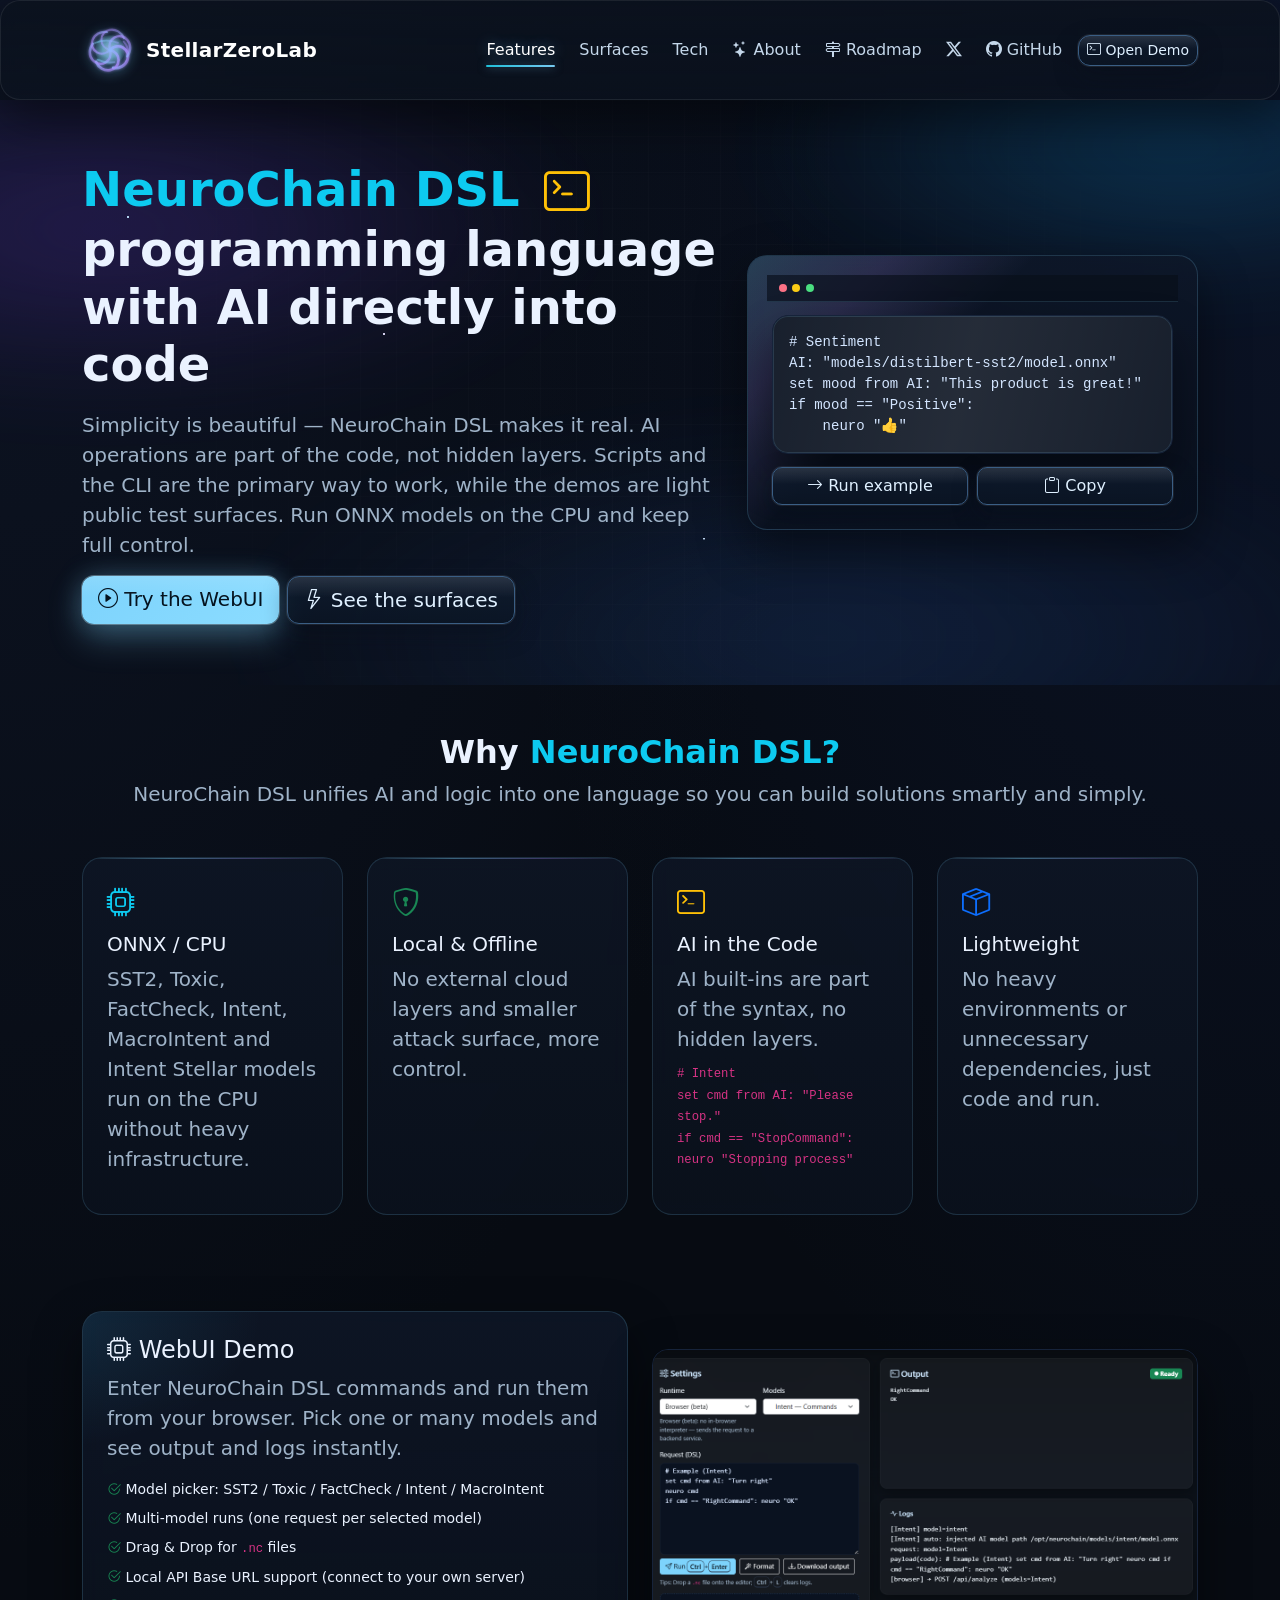
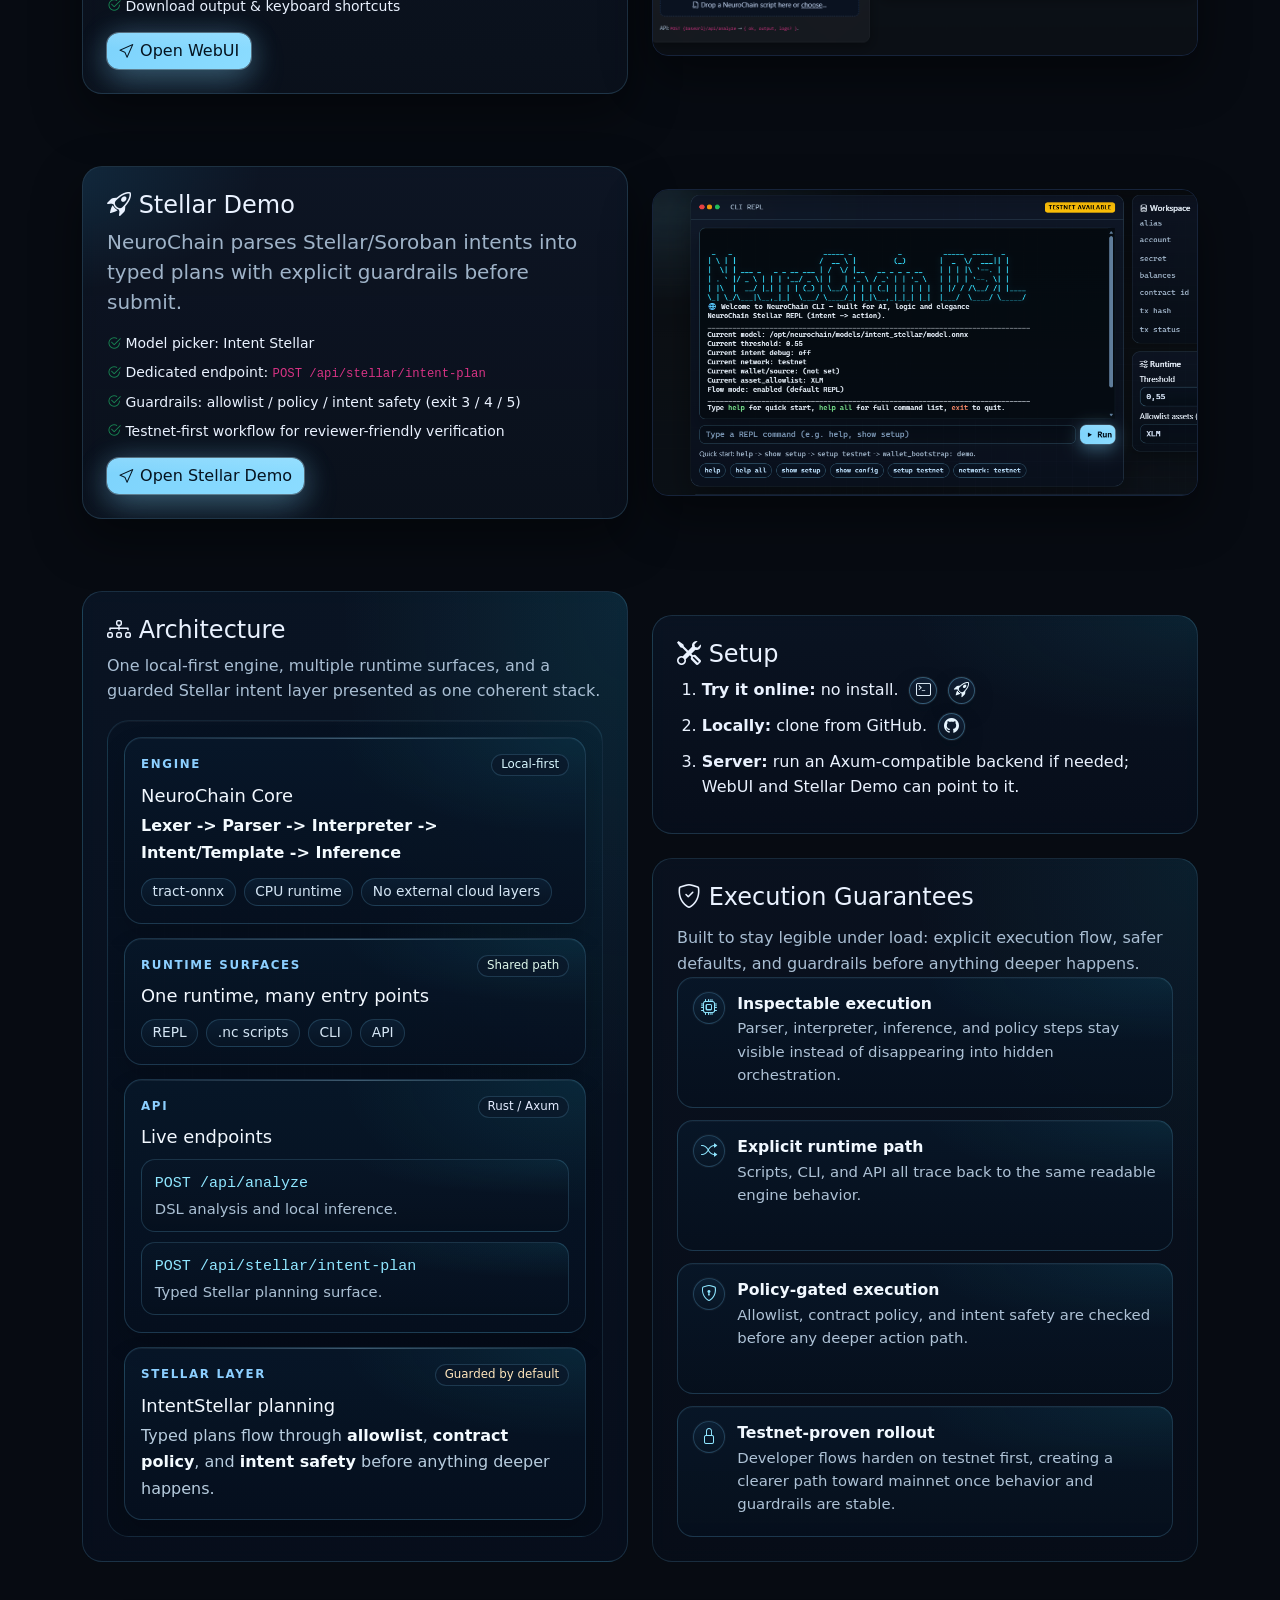
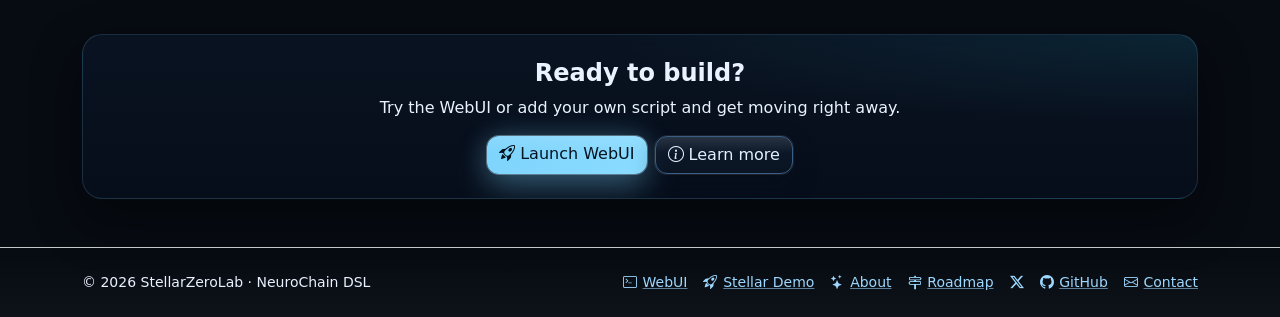
==== commit e45721b4: "feat: polish stellar demo UI, docs flow, and policy test setup" ====
--- a/stellarzerolab.art/index.html
+++ b/stellarzerolab.art/index.html
@@ -798,6 +798,13 @@
       .page-progress i,.interactive-card::after,.interactive-nav::after,.promo-link::after{transition:none}
     }
     @media (max-width:991.98px){
+      .navbar-collapse.collapsing{
+        transition:height .12s ease !important;
+      }
+      .interactive-nav{
+        -webkit-backdrop-filter:none;
+        backdrop-filter:none;
+      }
       .navbar-nav .nav-link{
         display:inline-flex;
         align-items:center;
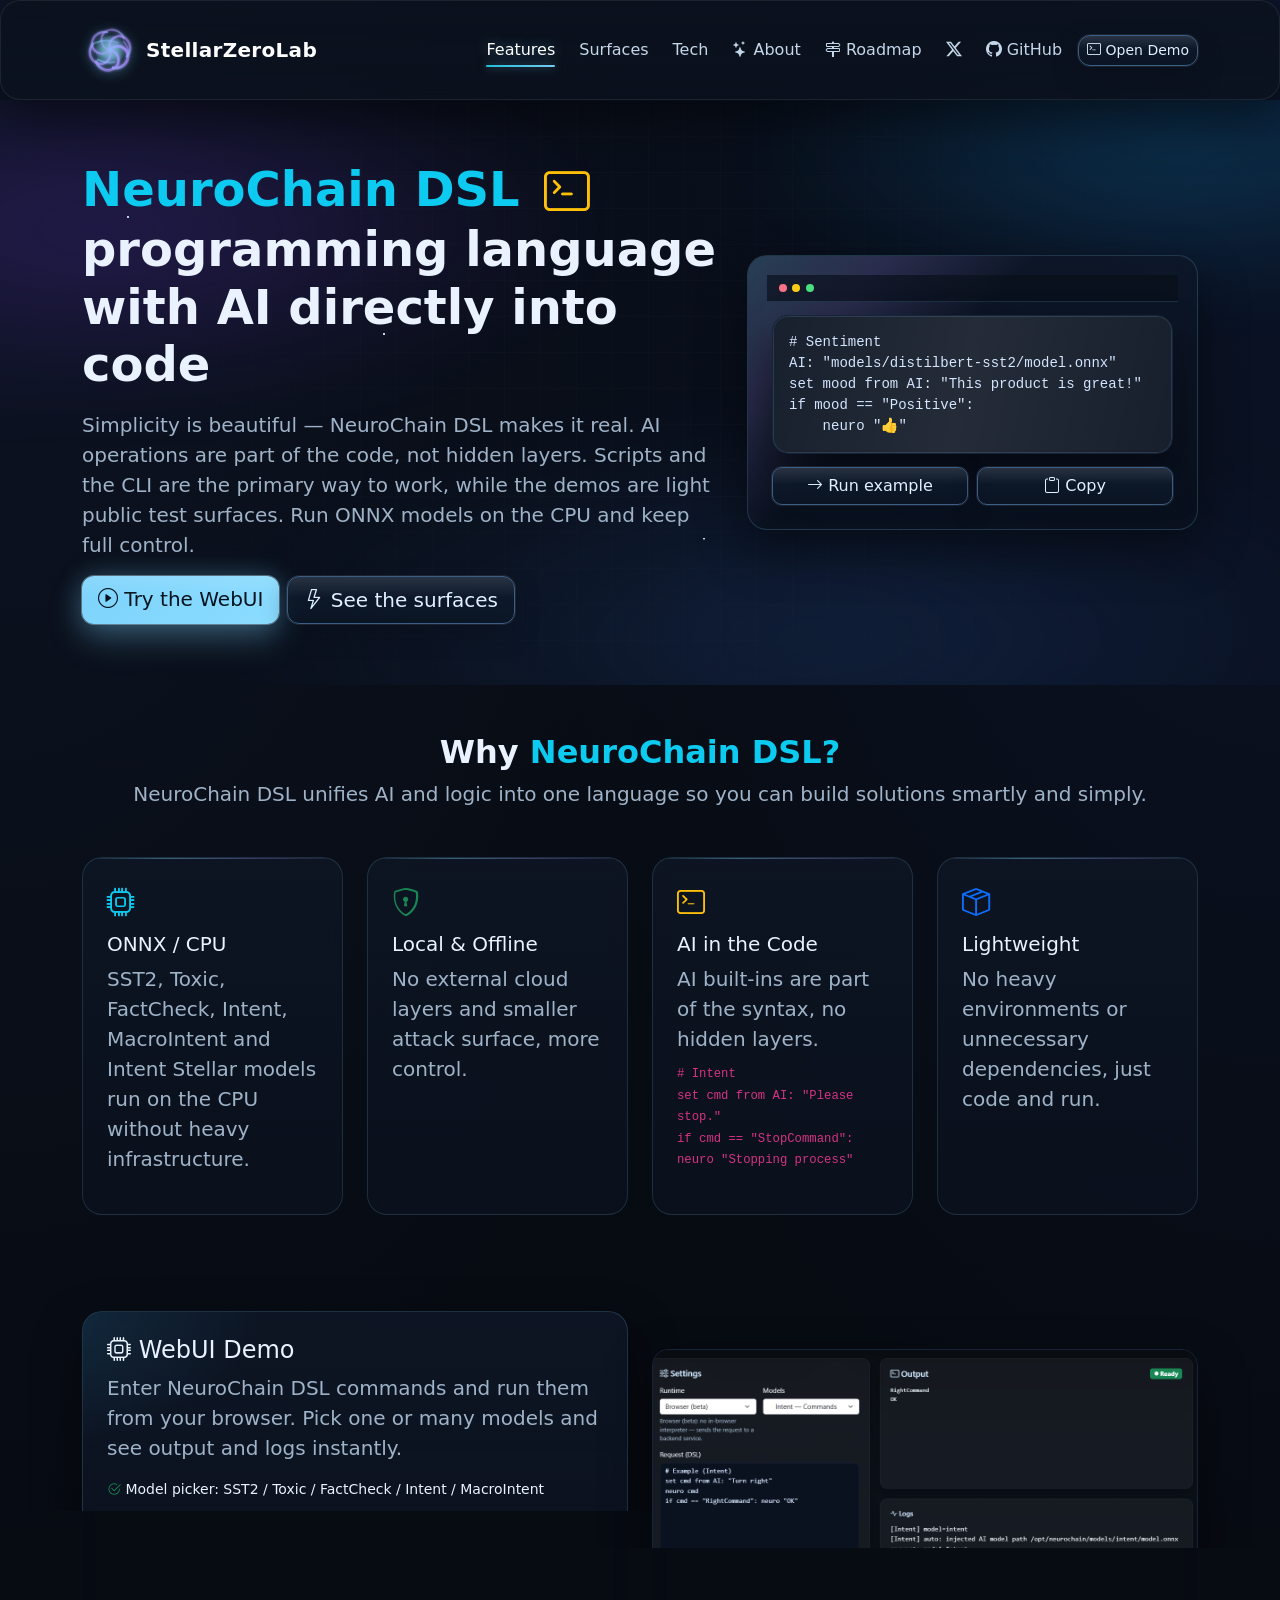
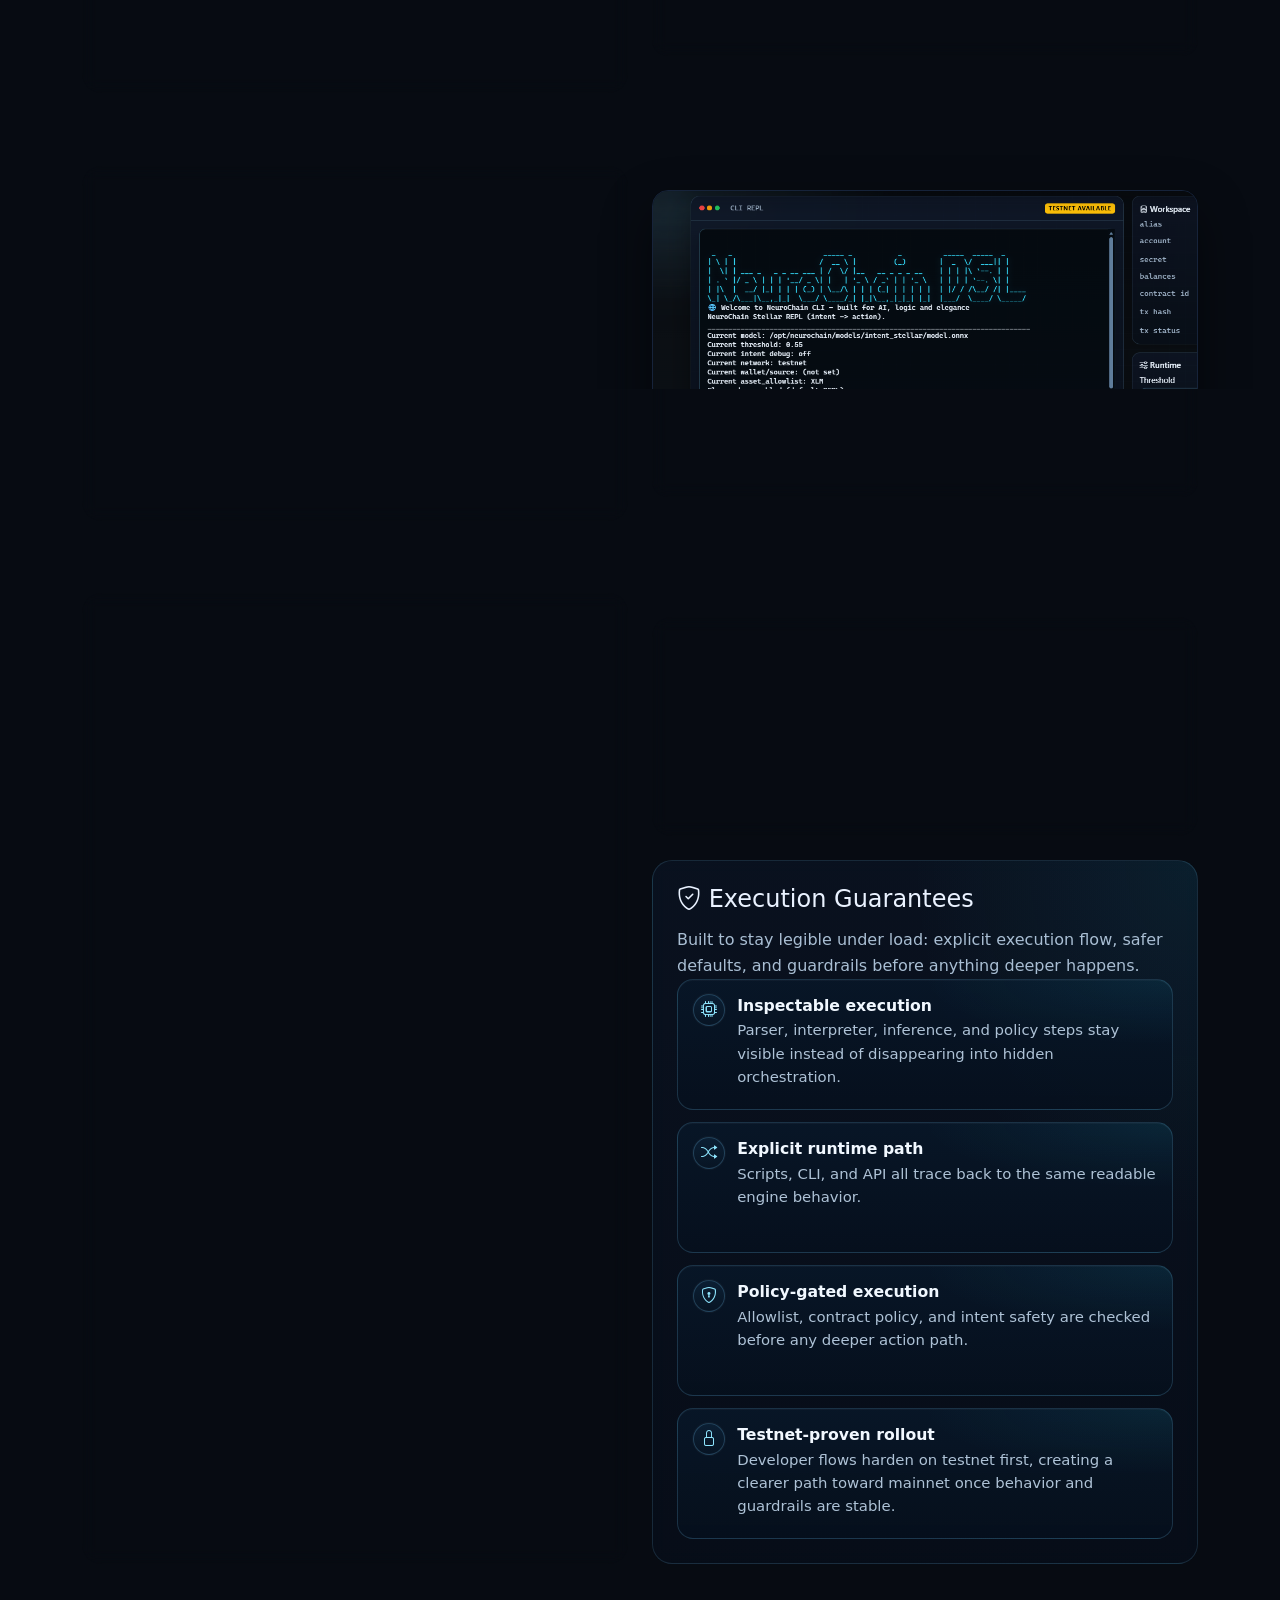
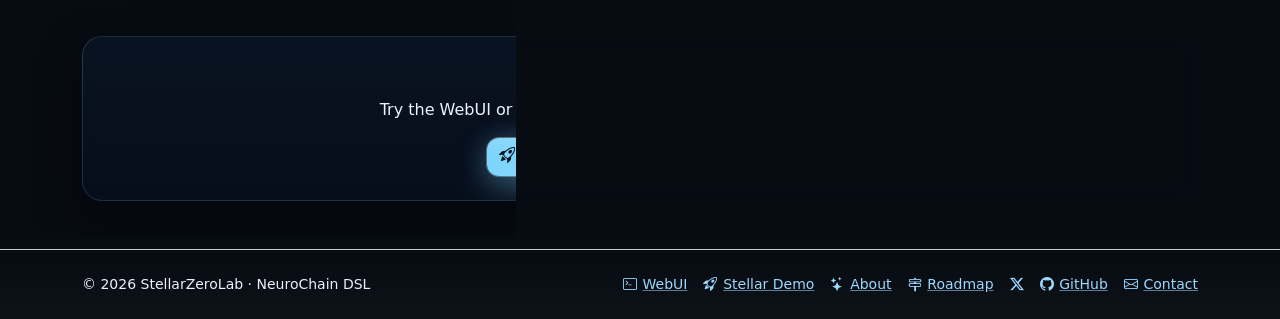
==== commit b5f6ffa6: "docs(ui): add stellar help CTA and improve guardrail docs" ====
--- a/stellarzerolab.art/index.html
+++ b/stellarzerolab.art/index.html
@@ -1098,8 +1098,9 @@
               <li class="mb-2"><i class="bi bi-check2-circle text-success"></i> Guardrails: allowlist / policy / intent safety (exit 3 / 4 / 5)</li>
               <li class="mb-2"><i class="bi bi-check2-circle text-success"></i> Testnet-first workflow for reviewer-friendly verification</li>
             </ul>
-            <div class="mt-3">
+            <div class="mt-3 d-flex flex-wrap gap-2">
               <a href="/stellar-cli" class="btn btn-primary"><i class="bi bi-cursor"></i> Open Stellar Demo</a>
+              <a href="/help" class="btn btn-outline-light"><i class="bi bi-book"></i> Help &amp; Docs</a>
             </div>
           </div>
         </div>
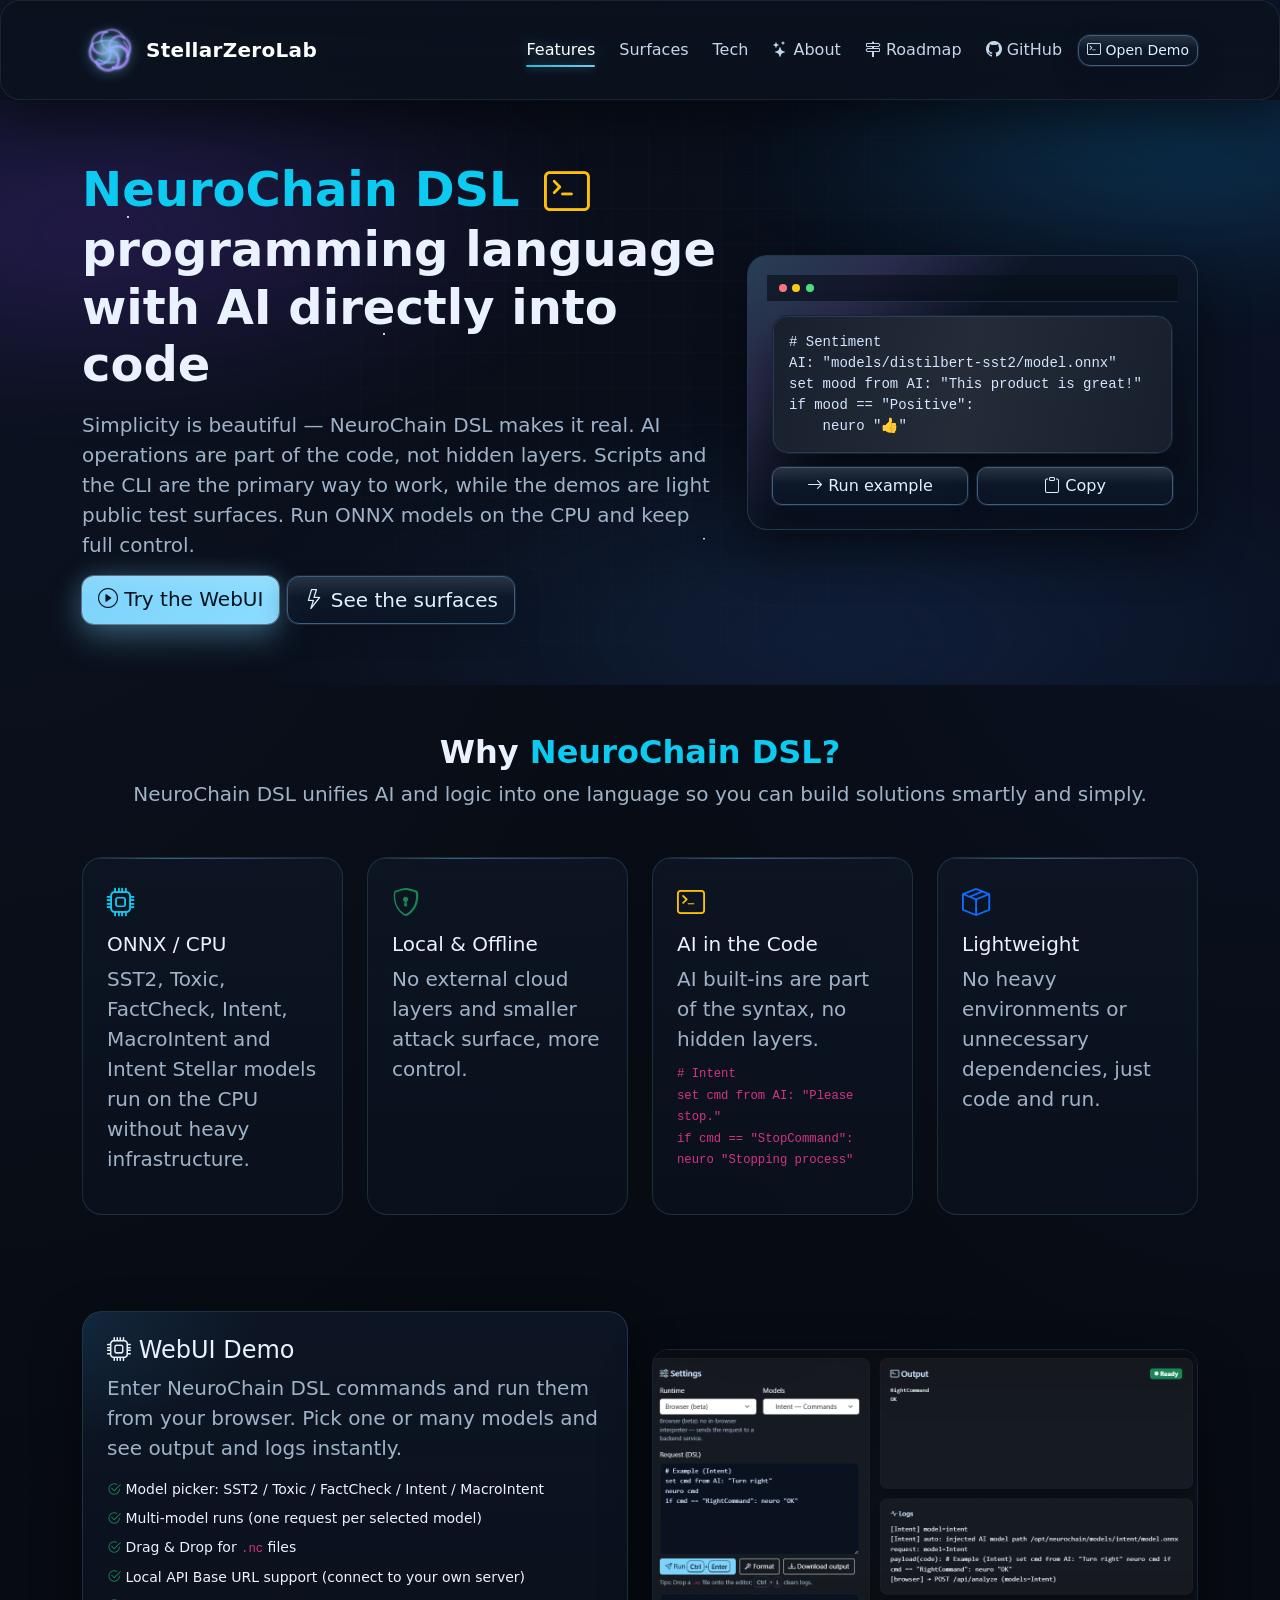
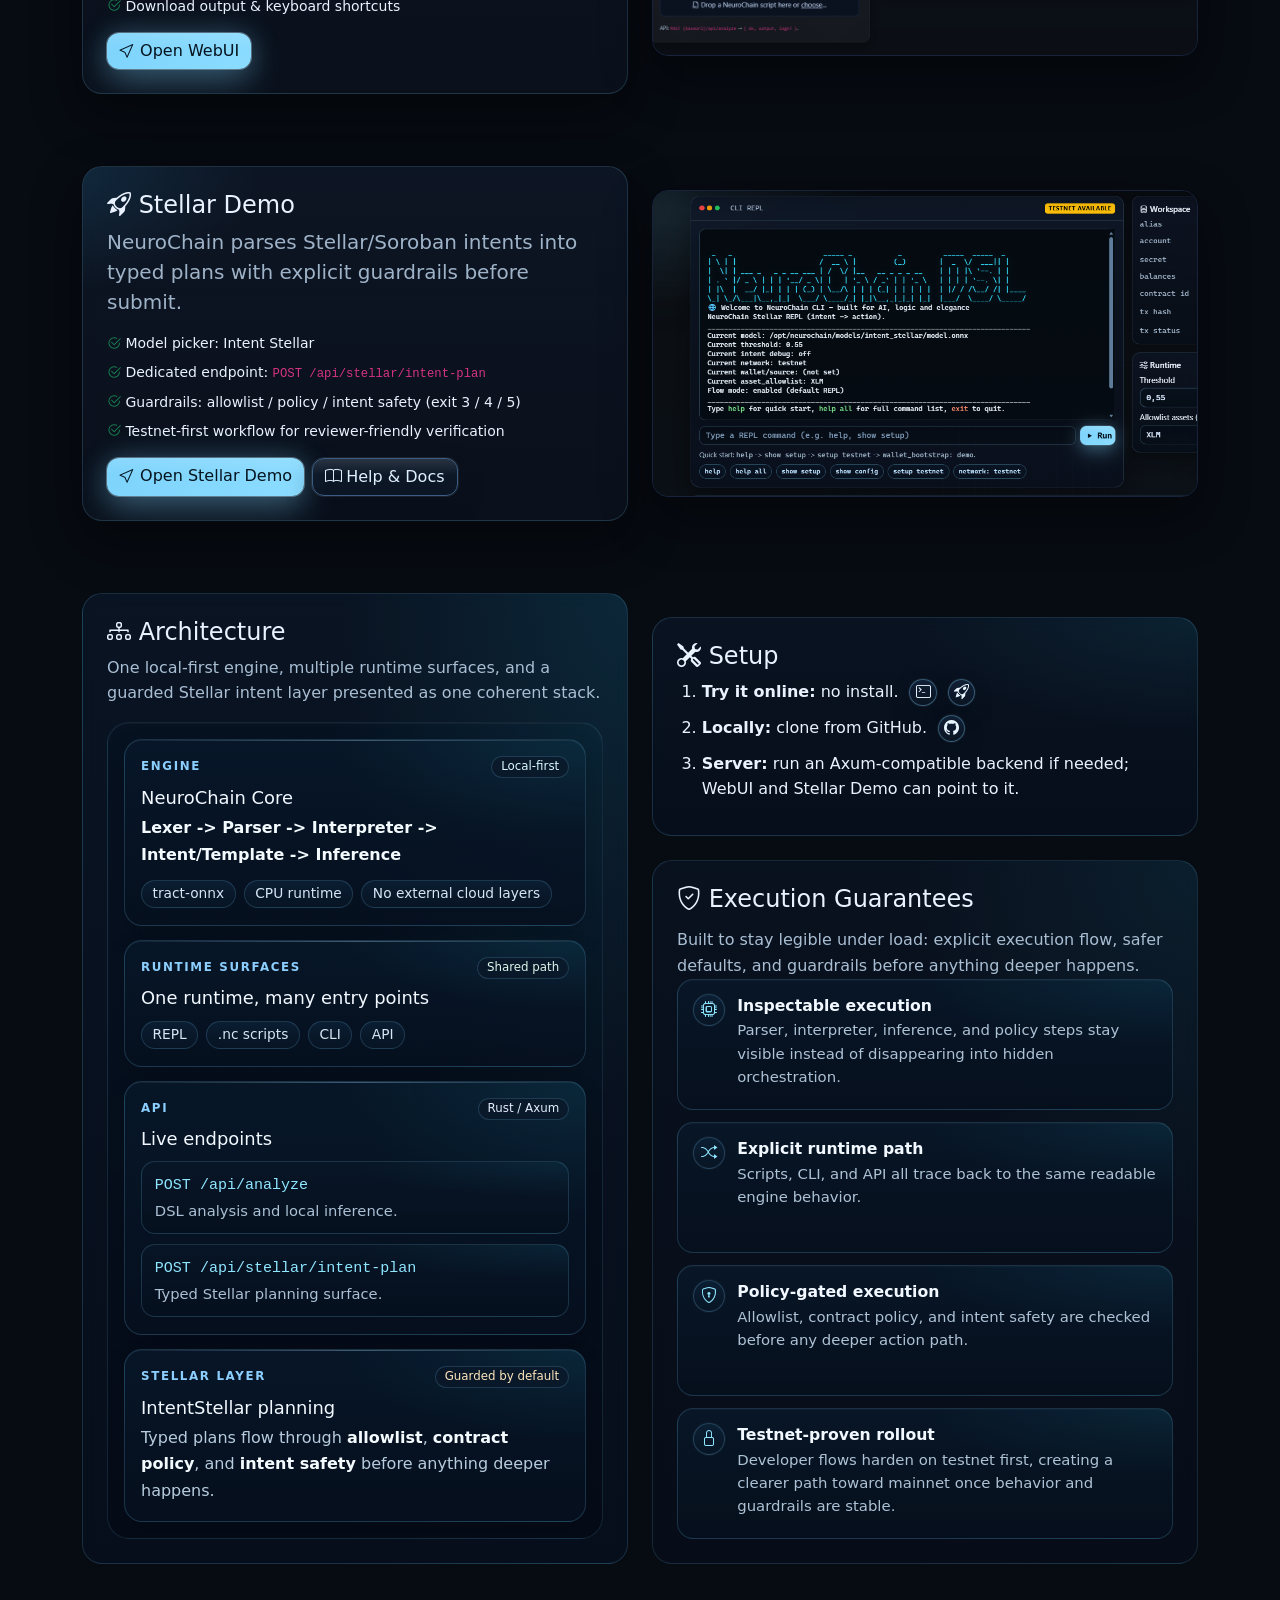
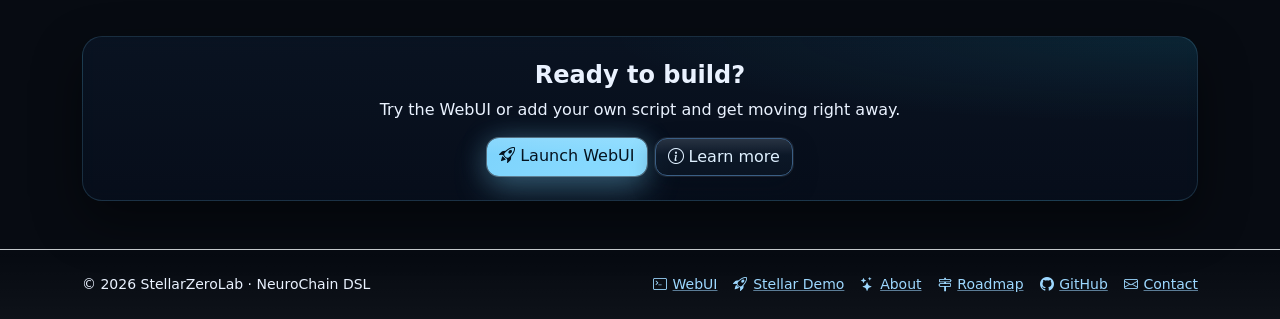
==== commit 27cb38ff: "chore(site): migrate public domain to stellarzerolab.com" ====
--- a/stellarzerolab.art/index.html
+++ b/stellarzerolab.art/index.html
@@ -7,7 +7,7 @@
   <meta name="description" content="StellarZeroLab — NeuroChain: a lightweight, fast, developer-friendly AI DSL and WebUI." />
 
   <!-- Canonical (a clear base URL for search engines) -->
-  <link rel="canonical" href="https://stellarzerolab.art/">
+  <link rel="canonical" href="https://stellarzerolab.com/">
 
   <!-- Favicons & PWA -->
   <link rel="icon" href="/favicon.ico" sizes="any">
@@ -45,13 +45,13 @@
   <meta property="og:title" content="StellarZeroLab · NeuroChain DSL">
 	  <meta property="og:description" content="StellarZeroLab — NeuroChain: a lightweight, fast, developer-friendly AI DSL and WebUI.">
 	  <meta property="og:type" content="website">
-	  <meta property="og:url" content="https://stellarzerolab.art/">
+	  <meta property="og:url" content="https://stellarzerolab.com/">
 	  <!-- Social preview image (recommended ~1200×630) -->
-	  <meta property="og:image" content="https://stellarzerolab.art/og-cover.png">
+	  <meta property="og:image" content="https://stellarzerolab.com/og-cover.png">
 	  <meta name="twitter:card" content="summary_large_image">
 	  <meta name="twitter:title" content="StellarZeroLab · NeuroChain DSL">
 	  <meta name="twitter:description" content="A lightweight and fast AI DSL — StellarZeroLab NeuroChain WebUI.">
-	  <meta name="twitter:image" content="https://stellarzerolab.art/og-cover.png">
+	  <meta name="twitter:image" content="https://stellarzerolab.com/og-cover.png">
 	
 	  <!-- Optional iOS splash screens -->
 	  <link rel="apple-touch-startup-image" href="/apple-splash-640x1136.png" media="(device-width: 320px) and (device-height: 568px) and (-webkit-device-pixel-ratio: 2) and (orientation: portrait)">
@@ -915,7 +915,6 @@
           <li class="nav-item"><a class="nav-link section-link" href="#tech">Tech</a></li>
           <li class="nav-item"><a class="nav-link" href="/about"><i class="bi bi-stars"></i> About</a></li>
           <li class="nav-item"><a class="nav-link" href="/roadmap"><i class="bi bi-signpost-2"></i> Roadmap</a></li>
-          <li class="nav-item"><a class="nav-link" href="https://x.com/StellarZeroLab" target="_blank" rel="noopener" aria-label="StellarZeroLab on X"><i class="bi bi-twitter-x"></i></a></li>
           <li class="nav-item"><a class="nav-link" href="https://github.com/stellarzerolab/Neurochain-DSL" target="_blank" rel="noopener"><i class="bi bi-github"></i> GitHub</a></li>
           <li class="nav-item dropdown">
             <a class="btn btn-sm btn-outline-light dropdown-toggle" href="#" role="button" data-bs-toggle="dropdown" aria-expanded="false">
@@ -1287,7 +1286,6 @@
 	        <a href="/stellar-cli"><i class="bi bi-rocket-takeoff"></i> Stellar Demo</a>
 	        <a href="/about"><i class="bi bi-stars"></i> About</a>
 	        <a href="/roadmap"><i class="bi bi-signpost-2"></i> Roadmap</a>
-	        <a href="https://x.com/StellarZeroLab" target="_blank" rel="noopener" aria-label="StellarZeroLab on X" class="footer-x-link"><i class="bi bi-twitter-x"></i></a>
 	        <a href="https://github.com/stellarzerolab/Neurochain-DSL" target="_blank" rel="noopener"><i class="bi bi-github"></i> GitHub</a>
 		        <a href="mailto:stellarzerolabs@proton.me" aria-label="Email: stellarzerolabs@proton.me"><i class="bi bi-envelope"></i> Contact</a>
 	      </div>
